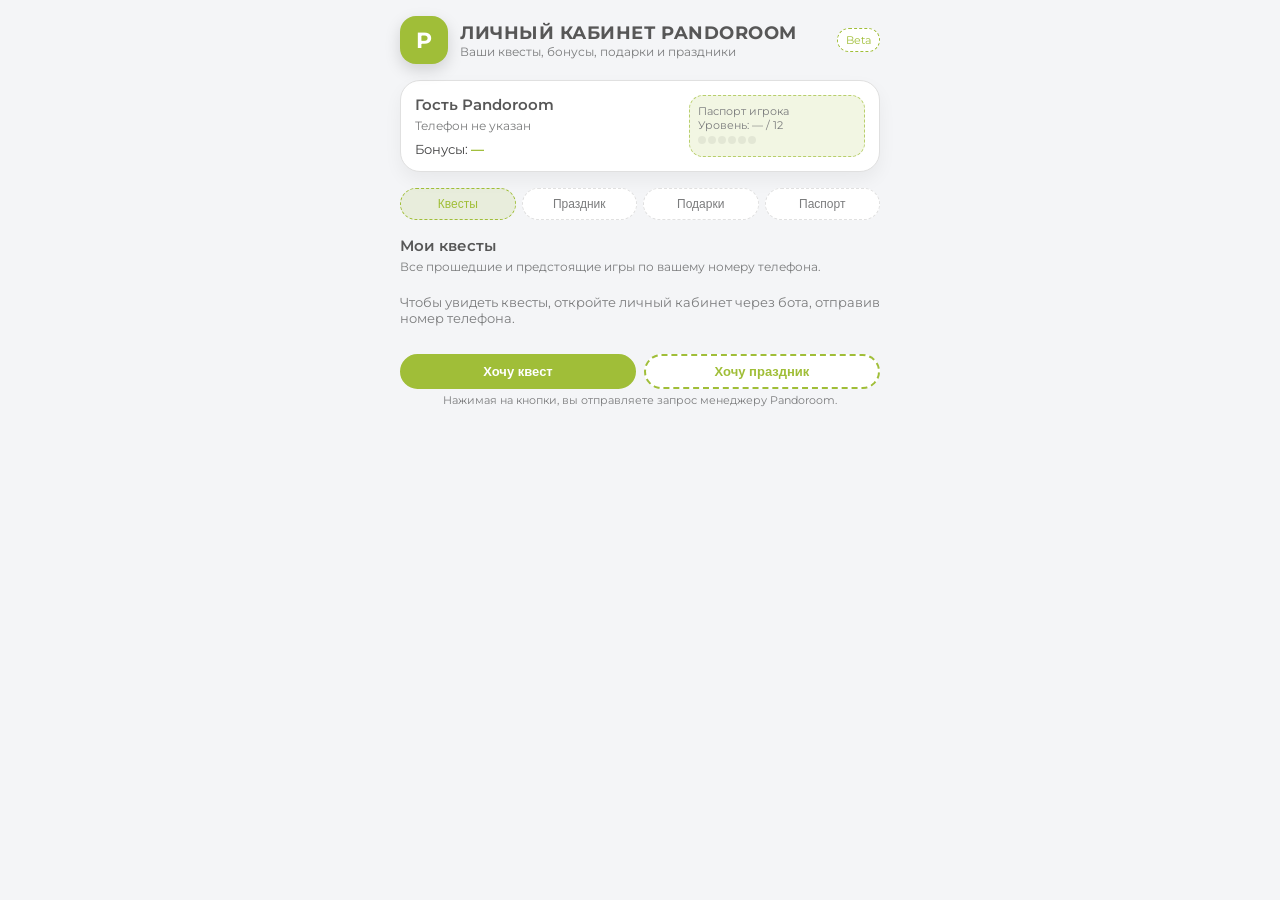
==== index.html @ 8cbfb637 "Initial commit" ====
<!DOCTYPE html>
<html lang="ru">
<head>
  <meta charset="UTF-8">
  <title>Pandoroom — Личный кабинет</title>
  <meta name="viewport" content="width=device-width, initial-scale=1.0">
  <!-- Telegram WebApp JS -->
  <script src="https://telegram.org/js/telegram-web-app.js"></script>
  <style>
    /* Шрифт под фирменный стиль */
    @import url('https://fonts.googleapis.com/css2?family=Montserrat:wght@400;500;600;700&display=swap');

    :root {
      --bg: #f4f5f7;
      --bg-soft: #fbfbfa;
      --bg-card: #ffffff;
      --accent: #a0be38;
      --accent-soft: rgba(160, 190, 56, 0.14);
      --accent-strong: #a0be38;
      --text: #404041;
      --text-soft: #7b7c7d;
      --border: #e0e0e0;
      --danger: #ef4444;
      --success: #22c55e;
    }

    * {
      box-sizing: border-box;
      margin: 0;
      padding: 0;
    }
	
	#booking-master {
  position: relative;
}
/* Сетка для квестов — 2 карточки в ряд */
#bm-quests-list {
  display: grid;
  grid-template-columns: repeat(2, 1fr);
  gap: 8px;
}
/* Стили для табов меню (торты, шоу, еда и т.д.) */
.menu-tabs {
    display: flex;
    flex-wrap: wrap;
    gap: 10px;
    justify-content: flex-start;
    margin-bottom: 15px;
}
/* Контейнер табов */
.menu-tabs {
  display: flex;
  flex-wrap: wrap;      /* если не влезают по ширине — переносятся */
  gap: 8px;
  margin-bottom: 12px;
}

/* Сам таб (кнопка/див) */
.menu-tabs .tab {
  padding: 8px 14px;
  min-width: 90px;
  text-align: center;
  background: #f4f8e6;
  border: 2px dashed #a0be38;
  border-radius: 999px;
  font-size: 13px;
  font-weight: 600;
  color: #555;
  cursor: pointer;
  white-space: nowrap;      /* текст в одну строку */
  overflow: hidden;
  text-overflow: ellipsis;  /* если совсем не влазит — троеточие */
  transition: background 0.15s ease, color 0.15s ease, border-color 0.15s ease;
}

/* Активный таб */
.menu-tabs .tab.active {
  background: #a0be38;
  color: #fff;
  border-color: #88a82f;
}

/* Наведение */
.menu-tabs .tab:hover {
  background: #d8ecaa;
  border-color: #94bb32;
}

/* На очень маленьких экранах — табы покрупнее и шире */
@media (max-width: 480px) {
  .menu-tabs .tab {
    flex: 1 1 calc(50% - 8px);  /* по 2 таба в строке */
    min-width: 0;
    padding: 10px 8px;
    font-size: 12px;
  }
}

.menu-tabs .tab {
    padding: 10px 18px;
    min-width: 110px;
    text-align: center;
    background: #e7f6d5;
    border: 2px dashed #a1c63a;
    border-radius: 30px;
    font-size: 14px;
    font-weight: 600;
    cursor: pointer;
    white-space: nowrap;
    transition: 0.2s;
}
/* Общая сетка для карточек (квесты, меню, что угодно) */
.cards-2col {
  display: flex;
  flex-wrap: wrap;
  gap: 8px;              /* расстояние между карточками */
}

/* 2 карточки в ряд */
.cards-2col > .card {
  box-sizing: border-box;
  width: calc(50% - 4px);  /* половина строки с учётом gap */
}

/* На очень маленьких экранах — по одной карточке */
@media (max-width: 420px) {
  .cards-2col > .card {
    width: 100%;
  }
}

/* Активный таб */
.menu-tabs .tab.active {
    background: #a1c63a;
    color: #fff;
    border-color: #7da42a;
}

/* Hover */
.menu-tabs .tab:hover {
    background: #c7e899;
    border-color: #94bb32;
}

/* Мобильный вид */
@media (max-width: 600px) {
    .menu-tabs .tab {
        min-width: 45%;
        padding: 12px;
        font-size: 15px;
    }
}

.quest-card-image img {
  width: 100%;
  border-radius: 8px;
  object-fit: cover;
}
.menu-card {
  border-radius: 12px;
  box-shadow: 0 2px 6px rgba(0,0,0,0.06);
}

.menu-card-img-wrap {
  background: #f5f5f5;
}

.menu-card-img {
  display: block;
}

.booking-master-close {
  position: absolute;
  top: 8px;
  right: 8px;
  border: none;
  background: transparent;
  font-size: 18px;
  line-height: 1;
  cursor: pointer;
  color: var(--text-soft);
}

.booking-master-close:active {
  transform: scale(0.92);
}

    body {
      font-family: 'Montserrat', system-ui, -apple-system, BlinkMacSystemFont, "Segoe UI", sans-serif;
      background: var(--bg);
      color: var(--text);
      padding: 16px;
    }

    .app {
      max-width: 480px;
      margin: 0 auto;
    }

    .app-header {
      display: flex;
      align-items: center;
      gap: 12px;
      margin-bottom: 16px;
    }
    .bk-highlight {
      box-shadow: 0 0 0 2px var(--accent);
      transition: box-shadow 0.3s ease;
    }

    .avatar {
      width: 48px;
      height: 48px;
      border-radius: 16px;
      background: var(--accent);
      display: flex;
      align-items: center;
      justify-content: center;
      font-weight: 700;
      font-size: 22px;
      color: #ffffff;
      box-shadow: 0 6px 16px rgba(0,0,0,0.15);
    }

    .app-title-block {
      flex: 1;
    }

    .app-title {
      font-size: 18px;
      font-weight: 700;
      text-transform: uppercase;
      letter-spacing: 0.03em;
      color: #575757;
    }

    .app-subtitle {
      font-size: 12px;
      color: var(--text-soft);
    }

    .pill {
      font-size: 11px;
      padding: 4px 8px;
      border-radius: 999px;
      background: #ffffff;
      border: 1px dashed var(--accent);
      color: var(--accent-strong);
      white-space: nowrap;
    }

    .top-widget {
      background: #ffffff;
      border-radius: 20px;
      padding: 14px;
      border: 1px solid var(--border);
      margin-bottom: 16px;
      display: grid;
      grid-template-columns: 1.5fr 1fr;
      gap: 10px;
      box-shadow: 0 8px 18px rgba(0,0,0,0.05);
    }

    .user-info-main {
      display: flex;
      flex-direction: column;
      gap: 4px;
    }

    .user-name {
      font-size: 15px;
      font-weight: 600;
      color: #575757;
    }

    .user-phone {
      font-size: 12px;
      color: var(--text-soft);
    }

    .user-bonus {
      font-size: 13px;
      margin-top: 4px;
    }

    .user-bonus strong {
      color: var(--accent-strong);
    }

    .passport-mini {
      border-radius: 14px;
      padding: 8px;
      background: var(--accent-soft);
      border: 1px dashed rgba(160,190,56,0.7);
      font-size: 11px;
    }

    .passport-steps-mini {
      display: flex;
      gap: 2px;
      margin-top: 4px;
    }

    .passport-dot {
      width: 8px;
      height: 8px;
      border-radius: 999px;
      background: rgba(0,0,0,0.06);
    }

    .passport-dot.active {
      background: var(--accent);
      box-shadow: 0 0 0 3px rgba(160,190,56,0.35);
    }

    .tabs {
      display: flex;
      gap: 6px;
      margin-bottom: 12px;
      overflow-x: auto;
      padding-bottom: 4px;
    }

    .tab-btn {
      flex: 1;
      min-width: 0;
      border-radius: 999px;
      padding: 8px 10px;
      font-size: 12px;
      border: 1px dashed var(--border);
      background: #ffffff;
      color: var(--text-soft);
      white-space: nowrap;
      cursor: pointer;
      font-weight: 500;
    }

    .tab-btn.active {
      border-color: var(--accent);
      background: var(--accent-soft);
      color: var(--accent-strong);
    }

    section {
      display: none;
    }
    section.active {
      display: block;
    }

    .section-title {
      font-size: 15px;
      font-weight: 600;
      margin-bottom: 4px;
      color: #575757;
    }

    .section-subtitle {
      font-size: 12px;
      color: var(--text-soft);
      margin-bottom: 12px;
    }

    .card {
      border-radius: 16px;
      background: var(--bg-card);
      border: 1px solid var(--border);
      padding: 12px;
      margin-bottom: 12px;
      box-shadow: 0 6px 16px rgba(0,0,0,0.03);
    }

    .card-header {
      display: flex;
      justify-content: space-between;
      align-items: center;
      margin-bottom: 6px;
      gap: 8px;
    }

    .card-title {
      font-size: 14px;
      font-weight: 600;
      color: #575757;
    }

    .card-badge {
      font-size: 11px;
      padding: 3px 8px;
      border-radius: 999px;
      background: var(--bg-soft);
      border: 1px solid var(--border);
      color: var(--text-soft);
      white-space: nowrap;
    }

    .card-text {
      font-size: 13px;
      color: var(--text-soft);
      margin-bottom: 6px;
    }

    .card-row {
      display: flex;
      flex-wrap: wrap;
      gap: 8px;
      font-size: 12px;
      color: var(--text-soft);
      margin-bottom: 4px;
    }

    .card-pill {
      padding: 3px 8px;
      border-radius: 999px;
      background: var(--bg-soft);
      border: 1px solid var(--border);
    }

    .card-actions {
      display: flex;
      justify-content: flex-end;
      margin-top: 6px;
      gap: 6px;
      flex-wrap: wrap;
    }
.btn {
  border-radius: 999px;
  padding: 8px 12px;
  font-size: 13px;
  border: 2px solid var(--accent);
  background: #ffffff;
  color: var(--accent-strong);
  cursor: pointer;
  display: inline-flex;
  align-items: center;
  gap: 4px;
  font-weight: 600;
  justify-content: center; /* 👉 центрируем текст в кнопке */
}


    .btn-primary {
      background: var(--accent-strong);
      color: #ffffff;
      border-color: var(--accent-strong);
    }

    .btn-outline {
      border-style: dashed;
    }

    .btn-full {
      width: 100%;
      justify-content: center;
    }

    .btn-danger {
      background: var(--danger);
      color: white;
      border-color: var(--danger);
    }

    .quests-group-title {
      font-size: 13px;
      font-weight: 600;
      margin: 8px 0 4px;
      color: var(--text-soft);
    }

    .quest-card-image {
      border-radius: 12px;
      overflow: hidden;
      margin-bottom: 8px;
      max-height: 160px;
    }

    .quest-card-image img {
      width: 100%;
      display: block;
      object-fit: cover;
    }

    .passport-grid {
      display: grid;
      grid-template-columns: repeat(6, minmax(0, 1fr));
      gap: 6px;
      margin-top: 8px;
    }

    .passport-step {
      border-radius: 12px;
      padding: 6px 4px;
      border: 1px dashed rgba(160,190,56,0.7);
      background: #ffffff;
      text-align: center;
      font-size: 11px;
      color: var(--text-soft);
    }

    .passport-step span {
      display: block;
      font-size: 10px;
      margin-top: 2px;
      opacity: 0.8;
    }

    .passport-step.active {
      border-style: solid;
      border-color: var(--accent);
      background: var(--accent-soft);
      color: var(--accent-strong);
      box-shadow: 0 0 0 1px rgba(160,190,56,0.4);
    }

    .gift-list {
      display: flex;
      flex-direction: column;
      gap: 10px;
    }

    .gift-card {
      display: flex;
      gap: 10px;
    }

    .gift-img {
      width: 64px;
      height: 64px;
      border-radius: 14px;
      overflow: hidden;
      flex-shrink: 0;
      background: #f3f3f3;
      border: 1px solid var(--border);
    }

    .gift-img img {
      width: 100%;
      height: 100%;
      object-fit: cover;
      display: block;
    }

    .gift-body {
      flex: 1;
      display: flex;
      flex-direction: column;
      gap: 3px;
    }

    .gift-title {
      font-size: 13px;
      font-weight: 600;
      color: #575757;
    }

    .gift-desc {
      font-size: 12px;
      color: var(--text-soft);
    }

    .gift-meta {
      font-size: 11px;
      color: var(--accent-strong);
    }

    .empty {
      font-size: 13px;
      color: var(--text-soft);
      padding: 8px 0;
    }

    .footer-actions {
      position: sticky;
      bottom: 0;
      left: 0;
      right: 0;
      padding-top: 12px;
      margin-top: 8px;
      background: linear-gradient(to top, rgba(244,245,247,1), rgba(244,245,247,0.4), transparent);
    }

    .footer-actions-inner {
      display: flex;
      gap: 8px;
    }

    .footer-actions-inner .btn {
      flex: 1;
    }

    .muted {
      font-size: 11px;
      color: var(--text-soft);
      margin-top: 4px;
      text-align: center;
    }

    .badge-danger {
      color: var(--danger);
    }

    .badge-success {
      color: var(--success);
    }

    .small {
      font-size: 11px;
      color: var(--text-soft);
    }

    @media (max-width: 360px) {
      .top-widget {
        grid-template-columns: 1fr;
      }
    }

    /* ==== Модалка бронирования мероприятия в мини-аппе ==== */
    .event-modal {
      position: fixed;
      inset: 0;
      z-index: 1000;
      display: none;
      align-items: flex-end;
      justify-content: center;
    }
    .event-modal.open {
      display: flex;
    }
    .event-modal-backdrop {
      position: absolute;
      inset: 0;
      background: rgba(0,0,0,0.35);
    }
    .event-modal-window {
      position: relative;
      width: 100%;
      max-width: 480px;
      max-height: 100%;
      background: var(--bg);
      border-radius: 24px 24px 0 0;
      padding: 16px;
      box-shadow: 0 -8px 24px rgba(0,0,0,0.22);
      overflow-y: auto;
    }
    .event-modal-header {
      display: flex;
      align-items: center;
      justify-content: space-between;
      gap: 8px;
      margin-bottom: 8px;
    }
    .event-modal-title {
      font-size: 16px;
      font-weight: 600;
      color: #575757;
    }
    .event-modal-close {
      border: none;
      background: transparent;
      font-size: 18px;
      cursor: pointer;
      padding: 4px;
      line-height: 1;
    }
    .event-modal-body {
      display: flex;
      flex-direction: column;
      gap: 10px;
    }
    .event-field-group {
      display: flex;
      flex-direction: column;
      gap: 6px;
      margin-bottom: 6px;
    }
    .event-field-label {
      font-size: 12px;
      color: var(--text-soft);
    }
    .event-input,
    .event-select,
    .event-textarea {
      width: 100%;
      border-radius: 10px;
      border: 1px solid var(--border);
      padding: 7px 9px;
      font-size: 13px;
      font-family: inherit;
      background: #fff;
    }
    .event-textarea {
      min-height: 60px;
      resize: vertical;
    }
    .event-inline {
      display: flex;
      gap: 8px;
    }
    .event-inline > * {
      flex: 1;
    }
    .event-modal-actions {
      display: flex;
      flex-direction: column;
      gap: 6px;
      margin-top: 4px;
    }
    .event-badge-row {
      display: flex;
      flex-wrap: wrap;
      gap: 6px;
      margin-top: 2px;
    }
    .event-toggle-pill {
      border-radius: 999px;
      padding: 5px 10px;
      border: 1px solid var(--border);
      background: #fff;
      font-size: 12px;
      cursor: pointer;
    }
    .event-toggle-pill.active {
      border-color: var(--accent);
      background: var(--accent-soft);
      color: var(--accent-strong);
    }
    #event-status {
      min-height: 14px;
    }
    .booking-input {
      width: 100%;
      margin-top: 3px;
      padding: 6px 8px;
      border-radius: 8px;
      border: 1px solid var(--border);
      font-size: 13px;
    }

    .booking-input.error {
      border-color: var(--danger);
    }

    .booking-step-tab {
      flex: 0 0 auto;
      min-width: auto;
    }

    .bk-card-selectable {
      border: 1px solid var(--border);
      border-radius: 12px;
      padding: 8px;
      margin-bottom: 6px;
      cursor: pointer;
    }

    .bk-card-selectable.active {
      border-color: var(--accent);
      background: var(--accent-soft);
    }

  </style>

</head>
<body>
<div class="app">
  <header class="app-header">
    <div class="avatar" id="avatar-initials">P</div>
    <div class="app-title-block">
      <div class="app-title">Личный кабинет Pandoroom</div>
      <div class="app-subtitle">Ваши квесты, бонусы, подарки и праздники</div>
    </div>
    <div class="pill">Beta</div>
  </header>

  <div class="top-widget">
    <div class="user-info-main">
      <div class="user-name" id="user-name">Гость Pandoroom</div>
      <div class="user-phone" id="user-phone">Телефон не указан</div>
      <div class="user-bonus" id="user-bonus">Бонусы: <strong>—</strong></div>
    </div>
    <div class="passport-mini">
      <div class="small">Паспорт игрока</div>
      <div class="small" id="passport-mini-label">Уровень: — / 12</div>
      <div class="passport-steps-mini" id="passport-mini-steps"></div>
    </div>
  </div>

  <!-- БЛОК СТАТИСТИКИ УБРАН -->

  <div class="tabs">
    <button class="tab-btn active" data-tab="quests">Квесты</button>
    <button class="tab-btn" data-tab="party">Праздник</button>
    <button class="tab-btn" data-tab="gifts">Подарки</button>
    <button class="tab-btn" data-tab="passport">Паспорт</button>
  </div>

  <!-- КВЕСТЫ -->
  <section id="tab-quests" class="active">
    <div class="section-title">Мои квесты</div>
    <div class="section-subtitle">Все прошедшие и предстоящие игры по вашему номеру телефона.</div>
    <div id="quests-container">
      <div class="empty">Загружаем квесты…</div>
    </div>
  </section>

  <!-- ПРАЗДНИК -->
  <section id="tab-party">
    <div class="section-title">Праздник</div>
    <!-- ОБНОВЛЁН ПОДЗАГОЛОВОК -->
    <div class="section-subtitle">
      Здесь отображается ближайший День Рождения или мероприятие в Pandoroom.
      Вы можете посмотреть детали, внести предоплату, скачать меню и получить пригласительный для гостей.
    </div>
    <div id="party-container">
      <div class="empty">Загружаем данные о празднике…</div>
    </div>
  </section>

  <!-- ПОДАРКИ -->
  <section id="tab-gifts">
    <div class="section-title">Мои подарки</div>
    <div class="section-subtitle">Ваши подарки, флаеры и специальные предложения.</div>
    <div id="gifts-container">
      <div class="empty">Загружаем подарки…</div>
    </div>
  </section>

  <!-- ПАСПОРТ -->
  <section id="tab-passport">
    <div class="section-title">Паспорт игрока</div>
    <div class="section-subtitle">Каждый квест приближает к новым подаркам. Следите за прогрессом.</div>
    <div class="card">
      <div class="card-header">
        <div class="card-title">Пройдено квестов: <span id="passport-quests-done">—</span></div>
        <div class="card-badge">Уровень: <span id="passport-level">—</span> / 12</div>
      </div>
      <div class="card-text" id="passport-next-gift">
        Информация о следующем подарке появится после обновления данных.
      </div>
      <div class="passport-grid" id="passport-grid"></div>
    </div>
  </section>

  <div class="footer-actions">
   <div class="footer-actions-inner">
  <button class="btn btn-primary" id="btn-want-quest">Хочу квест</button>
  <button class="btn btn-outline" id="btn-add-event">Хочу праздник</button>
</div>

    <div class="muted">Нажимая на кнопки, вы отправляете запрос менеджеру Pandoroom.</div>
  </div>

  <!-- МОДАЛЬНОЕ ОКНО: БРОНИРОВАНИЕ МЕРОПРИЯТИЯ -->
  <div id="event-modal" class="event-modal">
    <div class="event-modal-backdrop"></div>
    <div class="event-modal-window">
      <div class="event-modal-header">
        <div class="event-modal-title">Онлайн бронирование праздника</div>
        <button type="button" class="event-modal-close">✕</button>
      </div>
      <div class="event-modal-body">
        <div class="section-subtitle">
          Заполните параметры праздника. Заявка уйдёт менеджеру Pandoroom, он свяжется с вами для подтверждения.
        </div>

        <div class="card">
          <!-- БЛОК 1: Именинник и дата -->
          <div class="event-field-group event-inline">
            <div>
              <div class="event-field-label">Имя именинника</div>
              <input id="ev-child-name" type="text" class="event-input" placeholder="Например, Артём">
            </div>
            <div>
              <div class="event-field-label">Возраст</div>
              <input id="ev-child-age" type="number" class="event-input" placeholder="7">
            </div>
          </div>

          <div class="event-field-group event-inline">
            <div>
              <div class="event-field-label">Дата праздника</div>
              <input id="ev-date" type="date" class="event-input">
            </div>
            <div>
              <div class="event-field-label">Время начала</div>
              <input id="ev-time" type="time" class="event-input">
            </div>
          </div>

          <div class="event-field-group event-inline">
            <div>
              <div class="event-field-label">Детей</div>
              <input id="ev-kids" type="number" class="event-input" placeholder="Кол-во детей">
            </div>
            <div>
              <div class="event-field-label">Взрослых</div>
              <input id="ev-adults" type="number" class="event-input" placeholder="Кол-во взрослых">
            </div>
          </div>

          <!-- БЛОК 2: Формат и зал -->
          <div class="event-field-group">
            <div class="event-field-label">Формат праздника</div>
            <div class="event-badge-row" id="ev-format-group">
              <button type="button" class="event-toggle-pill active" data-value="quest_plus_party">Квест + праздник</button>
              <button type="button" class="event-toggle-pill" data-value="only_party">Только праздник (без квеста)</button>
              <button type="button" class="event-toggle-pill" data-value="only_quest">Только квест</button>
            </div>
          </div>

      

          <!-- БЛОК 3: Торт / шоу / украшения -->
          <div class="event-field-group">
            <div class="event-field-label">Торт</div>
            <div class="event-badge-row" id="ev-cake-group">
              <button type="button" class="event-toggle-pill active" data-value="need">Нужен торт от Pandoroom</button>
              <button type="button" class="event-toggle-pill" data-value="own">Будет свой торт</button>
              <button type="button" class="event-toggle-pill" data-value="no">Без торта</button>
            </div>
          </div>

          <div class="event-field-group">
            <div class="event-field-label">Шоу-программа</div>
            <div class="event-badge-row" id="ev-show-group">
              <button type="button" class="event-toggle-pill active" data-value="need">Нужна шоу-программа</button>
              <button type="button" class="event-toggle-pill" data-value="no">Шоу-программа не нужна</button>
            </div>
          </div>

          <div class="event-field-group">
            <div class="event-field-label">Украшение зала</div>
            <div class="event-badge-row" id="ev-decor-group">
              <button type="button" class="event-toggle-pill active" data-value="need">Нужны украшения</button>
              <button type="button" class="event-toggle-pill" data-value="own">Будут свои украшения</button>
              <button type="button" class="event-toggle-pill" data-value="no">Без украшений</button>
            </div>
          </div>

          <!-- БЛОК 4: Комментарий -->
          <div class="event-field-group">
            <div class="event-field-label">Пожелания к празднику</div>
            <textarea id="ev-comment" class="event-textarea" placeholder="Например: тематика праздника, любимые герои, особенности гостей..."></textarea>
          </div>
        </div>

        <div class="event-modal-actions">
          <button type="button" class="btn btn-primary btn-full" id="event-submit">Отправить заявку</button>
          <button type="button" class="btn btn-outline btn-full" id="event-cancel">Отменить</button>
        </div>
        <div class="muted" id="event-status"></div>
      </div>
    </div>
  </div>

 <div id="booking-master" class="card" style="display:none; margin-top: 12px;">
<button type="button" class="booking-master-close" id="booking-master-close">✕</button>
    <div class="section-title">Новый праздник</div>
    <div class="section-subtitle">
      Шаг за шагом выберите дату, стол, квест и меню для праздника и украшения.
    </div>

    <!-- ШАГ 1: базовая информация -->
    <div id="bm-step-1">
      <div style="display:flex; flex-wrap:wrap; gap:8px; margin-bottom:8px;">
        <div style="flex:1 1 48%;">
          <label class="small">Имя именинника</label>
          <input id="bm-name" type="text" class="booking-input" placeholder="Иван" style="width:100%;padding:6px 8px;border-radius:8px;border:1px solid #ddd;font-size:13px;">
        </div>
        <div style="flex:1 1 48%;">
          <label class="small">Возраст</label>
          <input id="bm-age" type="number" min="1" class="booking-input" placeholder="10" style="width:100%;padding:6px 8px;border-radius:8px;border:1px solid #ddd;font-size:13px;">
        </div>
        <div style="flex:1 1 48%;">
          <label class="small">Дата</label>
          <input id="bm-date" type="date" class="booking-input" style="width:100%;padding:6px 8px;border-radius:8px;border:1px solid #ddd;font-size:13px;">
        </div>
        <div style="flex:1 1 48%;">
          <label class="small">Время начала</label>
          <input id="bm-time" type="time" class="booking-input" style="width:100%;padding:6px 8px;border-radius:8px;border:1px solid #ddd;font-size:13px;">
        </div>
        <div style="flex:1 1 48%;">
          <label class="small">Дети</label>
          <input id="bm-kids" type="number" min="0" class="booking-input" placeholder="8" style="width:100%;padding:6px 8px;border-radius:8px;border:1px solid #ddd;font-size:13px;">
        </div>
        <div style="flex:1 1 48%;">
          <label class="small">Взрослые</label>
          <input id="bm-adults" type="number" min="0" class="booking-input" placeholder="4" style="width:100%;padding:6px 8px;border-radius:8px;border:1px solid #ddd;font-size:13px;">
        </div>
      </div>

   

      <button type="button" class="btn btn-primary btn-full" id="bm-next-to-tables">
        Далее: выбрать стол
      </button>
    </div>

    <!-- ШАГ 2: столы -->
    <div id="bm-step-2" style="display:none; margin-top:12px;">
      <div class="section-title">Шаг 2. Выбор стола</div>
      <div class="section-subtitle" id="bm-tables-message">Загружаем доступные столы…</div>
      <div id="bm-tables-list" style="margin-top:8px; display:grid; grid-template-columns:repeat(2,minmax(0,1fr)); gap:8px;"></div>
      <button type="button" class="btn btn-outline btn-full" id="bm-back-to-1" style="margin-top:8px;">Назад</button>
      <button type="button" class="btn btn-primary btn-full" id="bm-next-to-quest" style="margin-top:6px;" >
        Далее: выбрать квест
      </button>
    </div>

    <!-- ШАГ 3: квест -->
    <div id="bm-step-3" class="cards-2col" style="display:none; margin-top:12px;">
      <div class="section-title">Шаг 3. Квест</div>
      <div class="section-subtitle">Выберите свободное время квеста в указанный день.</div>
      <div id="bm-quests-message" class="section-subtitle">Загружаем свободные слоты…</div>
      <div id="bm-quests-list" style="margin-top:8px; display:flex; flex-direction:column; gap:8px;"></div>
      <button type="button" class="btn btn-outline btn-full" id="bm-back-to-2" style="margin-top:8px;">Назад</button>
      <button type="button" class="btn btn-primary btn-full" id="bm-next-to-menu" style="margin-top:6px;" >
        Далее: торт, шоу, украшения
      </button>
    </div>

  <!-- ШАГ 4: меню из iiko -->
<div id="bm-step-4"  class="cards-2col" style="display:none; margin-top:12px;">
  <div class="section-title">Шаг 4. Меню и опции</div>
  <div class="section-subtitle">
    Выберите торт, шоу-программу, украшения и блюда для вашего праздника.
  </div>

 <div class="menu-tabs">
  <div class="tab active" data-type="torts">Торт</div>
  <div class="tab" data-type="show">Шоу</div>
  <div class="tab" data-type="decor">Украшения</div>
  <div class="tab" data-type="salads">Салат</div>
  <div class="tab" data-type="hot">Горячее</div>
  <div class="tab" data-type="garnish">Гарниры</div>
  <div class="tab" data-type="fries">Фри</div>
  <div class="tab" data-type="pizza">Пицца</div>
  <div class="tab" data-type="sweets">Сладкое</div>
  <div class="tab" data-type="drinks">Напитки</div>
</div>


  <div id="bm-menu-lists">
    <div id="bm-menu-torts"   class="bm-menu-pane" style="display:block;"></div>
    <div id="bm-menu-show"    class="bm-menu-pane" style="display:none;"></div>
    <div id="bm-menu-decor"   class="bm-menu-pane" style="display:none;"></div>
    <div id="bm-menu-snacks"  class="bm-menu-pane" style="display:none;"></div>
    <div id="bm-menu-salads"  class="bm-menu-pane" style="display:none;"></div>
    <div id="bm-menu-hot"     class="bm-menu-pane" style="display:none;"></div>
    <div id="bm-menu-garnish" class="bm-menu-pane" style="display:none;"></div>
    <div id="bm-menu-fries"   class="bm-menu-pane" style="display:none;"></div>
    <div id="bm-menu-pizza"   class="bm-menu-pane" style="display:none;"></div>
    <div id="bm-menu-sweets"  class="bm-menu-pane" style="display:none;"></div>
    <div id="bm-menu-drinks"  class="bm-menu-pane" style="display:none;"></div>
  </div>

  <button type="button" class="btn btn-outline btn-full" id="bm-back-to-3" style="margin-top:8px;">Назад</button>
  <button type="button" class="btn btn-primary btn-full" id="bm-finish" style="margin-top:6px;">
    Завершить: отправить заявку
  </button>
</div>


    <!-- Итоговая мини-корзина -->
    <div id="bm-summary" style="margin-top:12px; border-top:1px solid #eee; padding-top:8px;">
      <div class="section-title">Итого</div>
      <div id="bm-summary-list" class="small" style="margin-top:4px;"></div>
      <div class="small" style="margin-top:4px;">
        Сумма: <strong><span id="bm-summary-total">0</span> ₽</strong> (с учётом сервисного сбора будет добавлено на сервере)
      </div>
    </div>
  </div>
</div>

<script>
  // =============== УТИЛИТЫ ===============  
  function qs(selector) { return document.querySelector(selector); }
  function qsa(selector) { return Array.from(document.querySelectorAll(selector)); }

  // Глобальное состояние для дашборда (можно оставить, но видимую карточку мы убрали)
  const overviewState = {
    bonus: null,
    questsDone: null,
    upcoming: null,
    past: null,
    gifts: null,
    level: null,
  };

  function updateOverview(patch) {
    Object.assign(overviewState, patch || {});

    const card = qs('#overview-card');
    const row  = qs('#overview-row');
    if (!card || !row) return;

    row.innerHTML = '';
    let hasAny = false;

    function addPill(text) {
      const div = document.createElement('div');
      div.className = 'card-pill';
      div.textContent = text;
      row.appendChild(div);
      hasAny = true;
    }

    const st = overviewState;

    if (st.bonus !== null)      addPill('Бонусы: ' + st.bonus + ' ₽');
    if (st.questsDone !== null) addPill('Пройдено квестов: ' + st.questsDone);
    if (st.upcoming !== null)   addPill('Предстоящих квестов: ' + st.upcoming);
    if (st.past !== null)       addPill('Прошедших квестов: ' + st.past);
    if (st.gifts !== null)      addPill('Активных подарков: ' + st.gifts);
    if (st.level !== null)      addPill('Уровень паспорта: ' + st.level);

    card.style.display = hasAny ? 'block' : 'none';
  }

  function getQueryParams() {
    const params = new URLSearchParams(window.location.search);
    const obj = {};
    for (const [key, value] of params.entries()) {
      obj[key] = value;
    }
    return obj;
  }
// Парсер даты в формате "03.12.2025 22:00" (дд.мм.гггг чч:мм)
function parseRuDatetime(str) {
  if (!str) return null;
  if (str instanceof Date) return str;

  const raw = String(str).trim();
  if (!raw) return null;

  const [datePart, timePart = ''] = raw.split(' ');
  const dateBits = datePart.split('.');
  if (dateBits.length !== 3) return null;

  const [dayStr, monthStr, yearStr] = dateBits;
  const [hourStr = '0', minuteStr = '0'] = timePart.split(':');

  const day = Number(dayStr);
  const month = Number(monthStr);
  const year = Number(yearStr);
  const hour = Number(hourStr);
  const minute = Number(minuteStr);

  if (!day || !month || !year) return null;

  const d = new Date(year, month - 1, day, hour, minute);
  if (isNaN(d.getTime())) return null;

  return d;
}

// Нормальный сплит квестов по времени, учитывая наш RU-формат
function splitQuestsByTime(quests) {
  const now = Date.now();
  const upcoming = [];
  const past = [];

  quests.forEach(q => {
    let ts = null;
    let dt = null;

    const keys = ['time', 'datetime', 'book_time', 'start'];
    for (const k of keys) {
      if (!q[k]) continue;
      const val = String(q[k]);
      // Сначала пробуем наш формат дд.мм.гггг
      dt = parseRuDatetime(val);
      // Если не получилось — пробуем стандартный парсер на всякий случай
      if (!dt) {
        const tmp = new Date(val);
        if (!isNaN(tmp.getTime())) dt = tmp;
      }
      if (dt) {
        ts = dt.getTime();
        break;
      }
    }

    // если вообще не смогли распарсить — считаем будущим, чтобы не прятать
    if (ts === null) {
      upcoming.push(q);
    } else if (ts >= now) {
      q._ts = ts;
      q._dateObj = dt;
      upcoming.push(q);
    } else {
      q._ts = ts;
      q._dateObj = dt;
      past.push(q);
    }
  });

  upcoming.sort((a, b) => (a._ts || 0) - (b._ts || 0));
  past.sort((a, b) => (b._ts || 0) - (a._ts || 0));

  return { upcoming, past };
}

// Форматирование даты: на вход можно строку ИЛИ Date
function formatDateTime(input) {
  if (!input) return '';

  let d = null;

  if (input instanceof Date) {
    d = input;
  } else {
    // сначала пробуем наш формат
    d = parseRuDatetime(input);
    // если не получилось — fallback к стандартному парсеру
    if (!d) {
      const tmp = new Date(input);
      if (!isNaN(tmp.getTime())) d = tmp;
    }
  }

  if (!d || isNaN(d.getTime())) {
    // если вообще не распарсилось — возвращаем как есть
    return String(input);
  }

  const dd = String(d.getDate()).padStart(2, '0');
  const mm = String(d.getMonth() + 1).padStart(2, '0');
  const yyyy = d.getFullYear();
  const hh = String(d.getHours()).padStart(2, '0');
  const mi = String(d.getMinutes()).padStart(2, '0');

  return `${dd}.${mm}.${yyyy} ${hh}:${mi}`;
}


  // =============== TELEGRAM INIT ===============  
  const tg = window.Telegram ? window.Telegram.WebApp : null;
  if (tg) {
    tg.expand();
  }

  // ====== МОДАЛКА (если захочешь использовать) ======  
  function openEventModal() {
    const modal = qs('#event-modal');
    if (!modal) return;
    modal.classList.add('open');
    const status = qs('#event-status');
    if (status) status.textContent = '';
  }

  function closeEventModal() {
    const modal = qs('#event-modal');
    if (!modal) return;
    modal.classList.remove('open');
  }

  function initEventToggleGroup(groupEl) {
    if (!groupEl) return;
    groupEl.addEventListener('click', (e) => {
      const btn = e.target.closest('.event-toggle-pill');
      if (!btn) return;
      groupEl.querySelectorAll('.event-toggle-pill').forEach(b => b.classList.remove('active'));
      btn.classList.add('active');
    });
  }

  function getActiveToggleValue(groupId, fallback) {
    const group = qs(groupId);
    if (!group) return fallback || null;
    const active = group.querySelector('.event-toggle-pill.active');
    return active ? active.getAttribute('data-value') : (fallback || null);
  }

  // =============== МИНИ-ПАСПОРТ СВЕРХУ ===============  
  function renderMiniPassport(level) {
    const lvl = Number(level) || 0;
    qs('#passport-mini-label').textContent = `Уровень: ${lvl || '—'} / 12`;

    const container = qs('#passport-mini-steps');
    container.innerHTML = '';
    for (let i = 1; i <= 6; i++) {
      const dot = document.createElement('div');
      dot.className = 'passport-dot' + (lvl >= i * 2 ? ' active' : '');
      container.appendChild(dot);
    }
  }

  // =============== ПАСПОРТ В РАЗДЕЛЕ ===============  
  function renderPassport(level, questsDone, nextLevel, nextGiftName) {
    const lvl = Number(level) || 0;
    const done = Number(questsDone) || lvl;

    qs('#passport-level').textContent = lvl || '—';
    qs('#passport-quests-done').textContent = done || '—';

    const nextTextEl = qs('#passport-next-gift');
    if (nextLevel) {
      let txt = `До следующего подарка — уровень ${nextLevel}.`;
      if (nextGiftName) {
        txt += ` Подарок: «${nextGiftName}».`;
      }
      nextTextEl.textContent = txt;
    } else {
      nextTextEl.textContent = 'Вы на максимальном уровне программы или данные ещё обновляются.';
    }

    const grid = qs('#passport-grid');
    grid.innerHTML = '';
    for (let i = 1; i <= 12; i++) {
      const div = document.createElement('div');
      div.className = 'passport-step' + (lvl >= i ? ' active' : '');
      div.innerHTML = `#${i}<span>${i === 3 || i === 6 || i === 9 || i === 12 ? '🎁 подарок' : 'квест'}</span>`;
      grid.appendChild(div);
    }
  }

  // =============== ПОДАРКИ ===============  
  function renderGifts(gifts) {
    const container = qs('#gifts-container');
    container.innerHTML = '';

    if (!gifts || gifts.length === 0) {
      container.innerHTML = '<div class="empty">У вас пока нет активных подарков. Но вы уже на пути к ним! 🎁</div>';
      return;
    }

    const list = document.createElement('div');
    list.className = 'gift-list';

    gifts.forEach(g => {
      const card = document.createElement('div');
      card.className = 'gift-card';

      const imgWrap = document.createElement('div');
      imgWrap.className = 'gift-img';
      if (g.image) {
        const img = document.createElement('img');
        img.src = g.image;
        img.alt = g.title || 'Подарок';
        imgWrap.appendChild(img);
      }

      const body = document.createElement('div');
      body.className = 'gift-body';

      const title = document.createElement('div');
      title.className = 'gift-title';
      title.textContent = g.title || 'Подарок';

      const desc = document.createElement('div');
      desc.className = 'gift-desc';
      desc.textContent = g.description || '';

      const meta = document.createElement('div');
      meta.className = 'gift-meta';
      if (g.expires) {
        meta.textContent = `⏰ Действует до: ${g.expires}`;
      }

      body.appendChild(title);
      if (g.description) body.appendChild(desc);
      if (g.expires) body.appendChild(meta);

      card.appendChild(imgWrap);
      card.appendChild(body);
      list.appendChild(card);
    });

    container.appendChild(list);
  }
function createQuestCard(q, upcoming) {
  // Если лог уже не нужен — можно удалить совсем
  // console.log("QUEST DEBUG:", {
  //   title: q.title,
  //   timeStr: q.time || q.datetime || q.book_time || q.start,
  //   ts: q._ts,
  //   upcoming: upcoming,
  //   foto: q.foto,
  //   image: q.image
  // });

  const card = document.createElement('div');
  card.className = 'card';

  const imgUrl   = q.image || '';
  const fotoLink = (q.foto || '').trim(); // ссылка на готовую галерею (если есть)
  const timeStr  = q.time || q.datetime || q.book_time || q.start || '';
  const title    = q.title || 'Квест';
  const address  = q.address || '';
  const price    = q.price ? q.price + ' ₽' : '';
  const duration = q.duration || '';
  const animator = q.animator || '';

  // возможные id брони/квеста (подставь свои поля, если называются иначе)
  const bookingId = q.booking_id || q.order_id || q.id || null;

  // Картинка квеста (превью)
  if (imgUrl) {
    const imgBlock = document.createElement('div');
    imgBlock.className = 'quest-card-image';
    const img = document.createElement('img');
    img.src = imgUrl;
    img.alt = title;
    imgBlock.appendChild(img);
    card.appendChild(imgBlock);
  }

  // Заголовок
  const header = document.createElement('div');
  header.className = 'card-header';
  const titleEl = document.createElement('div');
  titleEl.className = 'card-title';
  titleEl.textContent = title;
  const badge = document.createElement('div');
  badge.className = 'card-badge';
  badge.textContent = upcoming ? 'Скоро' : 'Уже сыграли';
  header.appendChild(titleEl);
  header.appendChild(badge);
  card.appendChild(header);

  // Дата / адрес
  if (timeStr || address) {
    const row = document.createElement('div');
    row.className = 'card-row';
    if (timeStr) {
      const pill = document.createElement('div');
      pill.className = 'card-pill';
      pill.textContent = '📅 ' + formatDateTime(timeStr);
      row.appendChild(pill);
    }
    if (address) {
      const pill = document.createElement('div');
      pill.className = 'card-pill';
      pill.textContent = '📍 ' + address;
      row.appendChild(pill);
    }
    card.appendChild(row);
  }

  // Цена / длительность / аниматор
  if (price || duration || animator) {
    const row2 = document.createElement('div');
    row2.className = 'card-row';
    if (price) {
      const pill = document.createElement('div');
      pill.className = 'card-pill';
      pill.textContent = '💰 ' + price;
      row2.appendChild(pill);
    }
    if (duration) {
      const pill = document.createElement('div');
      pill.className = 'card-pill';
      pill.textContent = '⏱ ' + duration;
      row2.appendChild(pill);
    }
    if (animator) {
      const pill = document.createElement('div');
      pill.className = 'card-pill';
      pill.textContent = '🧑‍🎤 ' + animator;
      row2.appendChild(pill);
    }
    card.appendChild(row2);
  }

  // ===== БЛОК КНОПОК =====
  const actions = document.createElement('div');
  actions.className = 'card-actions';

  // 1. Если есть готовая ссылка на фото — показываем кнопку "Посмотреть фото"
  if (fotoLink) {
    const btnFoto = document.createElement('button');
    btnFoto.className = 'btn btn-outline';
    btnFoto.type = 'button';
    btnFoto.textContent = '📸 Посмотреть фото';
    btnFoto.addEventListener('click', () => {
      window.open(fotoLink, '_blank');
    });
    actions.appendChild(btnFoto);
  }

  // 2. Если НЕТ ссылки на готовые фото И квест уже прошёл — показываем "Запросить фото"
  if (!fotoLink && !upcoming) {
    const btnRequest = document.createElement('button');
    btnRequest.className = 'btn btn-outline';
    btnRequest.type = 'button';
    btnRequest.textContent = '📩 Запросить фото';

    btnRequest.addEventListener('click', () => {
      const payload = {
        action: 'request_photos',
        timestamp: Date.now(),
        quest_title: title,
        quest_time: timeStr || null,
        quest_address: address || null,
        phone: window.__pandoroomPhone || null,
        booking_id: bookingId,
      };

      // Деактивируем кнопку, чтобы не спамили запросами
      btnRequest.disabled = true;
      btnRequest.textContent = '✅ Запрос отправлен';

      if (window.Telegram && window.Telegram.WebApp && window.Telegram.WebApp.sendData) {
        try {
          window.Telegram.WebApp.sendData(JSON.stringify(payload));
        } catch (e) {
          console.error('sendData error', e);
          // В случае ошибки можно вернуть кнопку в исходное состояние
          btnRequest.disabled = false;
          btnRequest.textContent = '📩 Запросить фото';
          alert('Не удалось отправить запрос. Попробуйте ещё раз.');
        }
      } else {
        console.warn('Telegram WebApp API недоступен, payload:', payload);
        alert('Запрос на фото отправлен менеджеру.');
      }
    });

    actions.appendChild(btnRequest);
  }

  // Добавляем блок с кнопками, только если там что-то есть
  if (actions.childElementCount > 0) {
    card.appendChild(actions);
  }

  return card;
}
// Рендер всех квестов с разделением на предстоящие / прошедшие
function renderQuests(quests) {
  const container = qs('#quests-container');
  container.innerHTML = '';

  if (!Array.isArray(quests) || quests.length === 0) {
    container.innerHTML = '<div class="empty">Квесты по вашему номеру пока не найдены.</div>';
    return;
  }

  const { upcoming, past } = splitQuestsByTime(quests);

  // Если вообще ничего не смогли распарсить
  if (!upcoming.length && !past.length) {
    container.innerHTML = '<div class="empty">Квесты по вашему номеру пока не найдены.</div>';
    return;
  }

  // Предстоящие
  if (upcoming.length) {
    const title = document.createElement('div');
    title.className = 'quests-group-title';
    title.textContent = 'Предстоящие квесты';
    container.appendChild(title);

    upcoming.forEach(q => {
      const card = createQuestCard(q, true);
      container.appendChild(card);
    });
  }

  // Прошедшие
  if (past.length) {
    const title = document.createElement('div');
    title.className = 'quests-group-title';
    title.textContent = 'Прошедшие квесты';
    container.appendChild(title);

    // Можно ограничить, например, 10 последними
    past.slice(0, 10).forEach(q => {
      const card = createQuestCard(q, false);
      container.appendChild(card);
    });
  }
}


  // =============== ПРАЗДНИК ===============  
  function renderPartyFromParams(params) {
    const container = qs('#party-container');

    const date   = params.event_date;
    const from   = params.event_from;
    const to     = params.event_to;
    const hall   = params.event_hall;
    const guests = params.event_guests;
    const name   = params.event_name;
    const age    = params.event_age;

    if (!date && !from && !hall) {
      container.innerHTML = '<div class="empty">У вас пока нет забронированных праздников.</div>';
      return false;
    }

    const card = document.createElement('div');
    card.className = 'card';

    const header = document.createElement('div');
    header.className = 'card-header';
    header.innerHTML = '<div class="card-title">Ближайший праздник</div><div class="card-badge">🎉 День рождения</div>';
    card.appendChild(header);

    const row = document.createElement('div');
    row.className = 'card-row';

    if (date) {
      const pill = document.createElement('div');
      pill.className = 'card-pill';
      pill.textContent = '📅 ' + date;
      row.appendChild(pill);
    }
    if (from || to) {
      const pill = document.createElement('div');
      pill.className = 'card-pill';
      pill.textContent = '⏰ ' + (from || '') + (to ? '–' + to : '');
      row.appendChild(pill);
    }
    if (hall) {
      const pill = document.createElement('div');
      pill.className = 'card-pill';
      pill.textContent = '📍 ' + hall;
      row.appendChild(pill);
    }

    card.appendChild(row);

    if (guests || name || age) {
      const row2 = document.createElement('div');
      row2.className = 'card-row';

      if (guests) {
        const pill = document.createElement('div');
        pill.className = 'card-pill';
        pill.textContent = '👨‍👩‍👧‍👦 Гостей: ' + guests;
        row2.appendChild(pill);
      }
      if (name) {
        const pill = document.createElement('div');
        pill.className = 'card-pill';
        pill.textContent = '🎂 Именинник: ' + name + (age ? ` (${age} лет)` : '');
        row2.appendChild(pill);
      }

      card.appendChild(row2);
    }

    // ДОПОЛНИТЕЛЬНАЯ ИНФОРМАЦИЯ О ПРАЗДНИКЕ
    const info = document.createElement('div');
    info.className = 'card-text';
    info.textContent = 'За несколько дней до праздника менеджер напомнит вам о брони. ' +
      'Уже сейчас вы можете внести предоплату, посмотреть праздничное меню и получить красивый пригласительный для гостей.';
    card.appendChild(info);

    // КНОПКИ: ПРЕДОПЛАТА, МЕНЮ, ПРИГЛАСИТЕЛЬ
    const actions = document.createElement('div');
    actions.className = 'card-actions';

    // Внести предоплату
    const btnPrepay = document.createElement('button');
    btnPrepay.className = 'btn btn-primary';
    btnPrepay.type = 'button';
    btnPrepay.textContent = 'Внести предоплату';
    btnPrepay.addEventListener('click', () => {
      if (tg) {
	  console.log('SENDING SENDDATA', {
  action: 'prepay',
  source: 'party_card',
  event_date: date || null,
  event_from: from || null,
  event_to: to || null,
  event_hall: hall || null,
  phone: window.__pandoroomPhone || null,
  timestamp: Date.now()
});
	  
        tg.sendData(JSON.stringify({
          action: 'prepay',
          source: 'party_card',
          event_date: date || null,
          event_from: from || null,
          event_to: to || null,
          event_hall: hall || null,
          phone: window.__pandoroomPhone || null,
          timestamp: Date.now()
        }));
        tg.showAlert('Мы передали запрос на предоплату менеджеру. Ссылку на оплату вы получите в Telegram ❤️');
      } else {
        alert('Запрос на предоплату отправлен менеджеру.');
      }
    });

    // Скачать меню
    const btnMenu = document.createElement('button');
    btnMenu.className = 'btn btn-outline';
    btnMenu.type = 'button';
    btnMenu.textContent = 'Скачать меню';
    btnMenu.addEventListener('click', () => {
      // ЗДЕСЬ МОЖНО ПОМЕНЯТЬ ССЫЛКУ НА СВОЙ PDF/СТРАНИЦУ МЕНЮ
      window.open('https://pandoroom.org/prazdpand.pdf', '_blank');
    });

    // Пригласительный
    const btnInvite = document.createElement('button');
    btnInvite.className = 'btn btn-outline';
    btnInvite.type = 'button';
    btnInvite.textContent = 'Пригласительный';
    btnInvite.addEventListener('click', () => {
      if (tg) {
        tg.sendData(JSON.stringify({
          action: 'invite_request',
          source: 'party_card',
          event_date: date || null,
          event_from: from || null,
          event_hall: hall || null,
          name: name || null,
          age: age || null,
          phone: window.__pandoroomPhone || null,
          timestamp: Date.now()
        }));
        tg.showAlert('Запрос на пригласительный отправлен. Менеджер подготовит и вышлет его вам 👑');
      } else {
        alert('Запрос на пригласительный отправлен менеджеру.');
      }
    });

    actions.appendChild(btnPrepay);
    actions.appendChild(btnMenu);
    actions.appendChild(btnInvite);
    card.appendChild(actions);

    container.innerHTML = '';
    container.appendChild(card);
    return true;
  }

  // =============== ЗАГРУЗКА ВСЕГО (бонусы/квесты/праздник) ===============  
  async function loadAll(phone, params) {
    window.__pandoroomPhone = phone || '';

    const userName = params.name || '';
	window.__pandoroomUserName = userName;

    if (userName) {
      qs('#user-name').textContent = userName;
      qs('#avatar-initials').textContent = userName.trim()[0]?.toUpperCase() || 'P';
    } else {
      qs('#avatar-initials').textContent = 'P';
    }

    if (phone) {
      qs('#user-phone').textContent = '+' + phone;
    } else {
      qs('#user-phone').textContent = 'Телефон не указан';
    }

    // 1) Паспорт + подарки + бонусы
    if (phone) {
      try {
        const res = await fetch('https://pandoroom.tech/telegramm/gifts_proxy.php?phone=' + encodeURIComponent(phone));
        const data = await res.json();

        const bonus = data.bonus ?? null;
        const level = data.passport_level ?? 0;
        const questsDone = data.quests_done ?? level;
        const nextLevel = data.next_level_quests ?? null;
        const nextGiftName = data.next_gift_name ?? null;
        const gifts = data.gifts ?? [];

        if (bonus !== null) {
          qs('#user-bonus').innerHTML = 'Бонусы: <strong>' + bonus + ' ₽</strong>';
        } else {
          qs('#user-bonus').innerHTML = 'Бонусы: <strong>—</strong>';
        }

        renderMiniPassport(level);
        renderPassport(level, questsDone, nextLevel, nextGiftName);
        renderGifts(gifts);
        updateOverview({
          bonus: bonus,
          questsDone: questsDone,
          gifts: gifts.length,
          level: level,
        });

      } catch (e) {
        qs('#user-bonus').innerHTML = 'Бонусы: <strong>—</strong>';
        renderMiniPassport(0);
        qs('#gifts-container').innerHTML = '<div class="empty">Не удалось загрузить подарки.</div>';
      }
    } else {
      renderMiniPassport(0);
      qs('#gifts-container').innerHTML = 'Чтобы увидеть подарки, откройте личный кабинет через бота, отправив номер телефона.';
    }

    // 2) Квесты
    if (phone) {
      try {
        const res = await fetch('https://pandoroom.tech/telegramm/quests_proxy.php?phone=' + encodeURIComponent(phone));
        const data = await res.json();
        if (Array.isArray(data)) {
          renderQuests(data);

          const parts = splitQuestsByTime(data);
          updateOverview({
            upcoming: parts.upcoming.length,
            past: parts.past.length,
          });
        } else if (data && data.error) {
          qs('#quests-container').innerHTML = '<div class="empty">Ошибка: ' + data.error + '</div>';
        } else {
          qs('#quests-container').innerHTML = '<div class="empty">Квесты по вашему номеру пока не найдены.</div>';
        }
      } catch (e) {
        qs('#quests-container').innerHTML = '<div class="empty">Не удалось загрузить квесты.</div>';
      }
    } else {
      qs('#quests-container').innerHTML = '<div class="empty">Чтобы увидеть квесты, откройте личный кабинет через бота, отправив номер телефона.</div>';
    }

    // 3) Праздник
    try {
      const renderedFromParams = renderPartyFromParams(params);

      if (!renderedFromParams && phone) {
        const res = await fetch('https://pandoroom.tech/telegramm/party_proxy.php?phone=' + encodeURIComponent(phone));
        const data = await res.json();

        if (!data || !data.datas) {
          qs('#party-container').innerHTML = '<div class="empty">Праздников по вашему номеру пока не найдено.</div>';
        } else {
          renderPartyFromParams({
            event_date: data.datas,
            event_from: data.start,
            event_to:   data.stop,
            event_hall: ((data.zal || '') + ' ' + (data.stol || '')).trim(),
            event_guests: data.kol,
            event_name: data.imen,
            event_age: data.vozr
          });
        }
      }
    } catch (e) {
      qs('#party-container').innerHTML = '<div class="empty">Не удалось загрузить данные о празднике.</div>';
    }
  }

  // =============== ВКЛАДКИ ===============  
  function initTabs() {
    const tabs = qsa('.tab-btn');
    tabs.forEach(btn => {
      btn.addEventListener('click', () => {
        const target = btn.getAttribute('data-tab');
        tabs.forEach(b => b.classList.toggle('active', b === btn));
        qsa('section').forEach(sec => {
          sec.classList.toggle('active', sec.id === 'tab-' + target);
        });


      });
    });
  }

  // ======== ОТКРЫТЬ МАСТЕР БРОНИРОВАНИЯ ========  
function openBookingWizard() {
  const btnParty = document.querySelector('.tab-btn[data-tab="party"]');
  if (btnParty) {
    btnParty.click();
  }

  const master = document.getElementById('booking-master');
  if (master) {
    master.style.display = 'block'; // 👉 показать мастер
    master.scrollIntoView({ behavior: 'smooth', block: 'start' });
    master.classList.add('bk-highlight');
    setTimeout(() => {
      master.classList.remove('bk-highlight');
    }, 1200);
  }


}


  // =============== КНОПКИ ДЕЙСТВИЙ + МОДАЛКА ===============  
  function initActions() {
    const btnQuest = qs('#btn-want-quest');
    const btnEvent = qs('#btn-add-event');

if (btnQuest) {
  btnQuest.addEventListener('click', () => {
    const phoneRaw = window.__pandoroomPhone || '';
    const phone = phoneRaw.replace(/\D/g, '');
    const name  = window.__pandoroomUserName || '';

    if (tg) {
      tg.sendData(JSON.stringify({
        action: 'want_quest',
        source: 'lk_button',
        phone: phone || null,
        name: name || null,
        timestamp: Date.now()
      }));
    }

    alert('Запрос на квест отправлен менеджеру!');
  });
}


    if (btnEvent) {
      btnEvent.addEventListener('click', () => {
        // Открываем мастер бронирования
        openBookingWizard();

    
      });
    }

    // Модалка (если вдруг решишь ею пользоваться)
    const modalClose  = qs('#event-modal .event-modal-close');
    const modalCancel = qs('#event-cancel');
    const modalBackdrop = qs('#event-modal .event-modal-backdrop');

    [modalClose, modalCancel, modalBackdrop].forEach(el => {
      if (el) {
        el.addEventListener('click', () => {
          closeEventModal();
        });
      }
    });

    initEventToggleGroup(qs('#ev-format-group'));
    initEventToggleGroup(qs('#ev-hall-group'));
    initEventToggleGroup(qs('#ev-cake-group'));
    initEventToggleGroup(qs('#ev-show-group'));
    initEventToggleGroup(qs('#ev-decor-group'));

    const submitBtn = qs('#event-submit');
    if (submitBtn) {
      submitBtn.addEventListener('click', () => {
        const childName = qs('#ev-child-name')?.value.trim() || '';
        const childAge  = qs('#ev-child-age')?.value.trim() || '';
        const date      = qs('#ev-date')?.value || '';
        const time      = qs('#ev-time')?.value || '';
        const kids      = qs('#ev-kids')?.value.trim() || '';
        const adults    = qs('#ev-adults')?.value.trim() || '';
        const comment   = qs('#ev-comment')?.value.trim() || '';

        const format    = getActiveToggleValue('#ev-format-group', 'quest_plus_party');
        const hall      = getActiveToggleValue('#ev-hall-group', 'kids');
        const cake      = getActiveToggleValue('#ev-cake-group', 'need');
        const show      = getActiveToggleValue('#ev-show-group', 'need');
        const decor     = getActiveToggleValue('#ev-decor-group', 'need');

        const statusEl  = qs('#event-status');

        if (!date || !time || !kids) {
          if (statusEl) {
            statusEl.textContent = 'Пожалуйста, заполните дату, время и количество детей.';
          }
          return;
        }

        const payload = {
          phone: window.__pandoroomPhone || null,
          child_name: childName,
          child_age: childAge,
          event_date: date,
          event_time: time,
          kids: kids,
          adults: adults,
          format: format,
          hall: hall,
          cake: cake,
          show: show,
          decor: decor,
          comment: comment,
        };

        if (tg) {
          tg.sendData(JSON.stringify({
            action: 'create_event_booking',
            timestamp: Date.now(),
            data: payload
          }));
        }

        if (statusEl) {
          statusEl.textContent = 'Заявка отправлена! Менеджер свяжется с вами.';
        }

        setTimeout(() => {
          closeEventModal();
        }, 1200);
      });
    }
  }

  // ==================== BOOKING MASTER ====================  
  const API_BOT_URL = 'https://pandoroom.tech/telegramm/bot.php';

  const bookingState = {
  name: '',
  age: null,
  date: '',
  time: '',
  kids: 0,
  adults: 0,
  hall: null,
  table: null,
  quests: [],     
  menuItems: []
};


  function bookingRecalcTotal() {
  let sum = 0;

  if (Array.isArray(bookingState.quests)) {
    bookingState.quests.forEach(q => {
      if (q.price) {
        sum += Number(q.price) || 0;
      }
    });
  }

  bookingState.menuItems.forEach(item => {
    sum += (Number(item.price) || 0) * (Number(item.qty) || 0);
  });

  const totalEl = qs('#bm-summary-total');
  if (totalEl) totalEl.textContent = sum;
}


  function bookingRenderSummary() {
    const el = qs('#bm-summary-list');
    if (!el) return;

    const parts = [];

    if (bookingState.date || bookingState.time) {
      parts.push(`📅 ${bookingState.date || ''} ${bookingState.time || ''}`.trim());
    }
    if (bookingState.name || bookingState.age) {
      parts.push(`🎂 ${bookingState.name || 'Именинник'}${bookingState.age ? ' ('+bookingState.age+' лет)' : ''}`);
    }
    const guests = (Number(bookingState.kids)||0) + (Number(bookingState.adults)||0);
    if (guests) {
      parts.push(`👨‍👩‍👧‍👦 Гостей: ${guests} (дети: ${bookingState.kids || 0}, взрослые: ${bookingState.adults || 0})`);
    }
    if (bookingState.table) {
  let hallTitle = '';
  if (bookingState.table.zal === 1) hallTitle = 'Kids';
  else if (bookingState.table.zal === 2) hallTitle = 'Lounge';
  else if (bookingState.table.zal === 3) hallTitle = 'Cafe';

  if (hallTitle) {
    parts.push(`📍 Зал: ${hallTitle}`);
  }

  parts.push(`🪑 Стол: ${bookingState.table.label || bookingState.table.name || bookingState.table.id}`);
}

   
  if (bookingState.quests && bookingState.quests.length) {
  const questLines = bookingState.quests.map(q =>
    `${q.title || 'Квест'} в ${q.time || ''}`
  );
  parts.push('🧩 Квесты:<br>' + questLines.join('<br>'));
}


   const menuTexts = bookingState.menuItems
  .filter(i => i.qty > 0)
  .map(i => {
    let emoji = '🎈';
    if (i.type === 'tort')      emoji = '🍰';
    else if (i.type === 'show') emoji = '🎭';
    else if (i.type === 'drink') emoji = '🥤';
    else if (i.type === 'food')  emoji = '🍽️';
    return `${emoji} ${i.name} × ${i.qty}`;
  });


    if (menuTexts.length) parts.push(menuTexts.join(' • '));

    el.innerHTML = parts.length ? parts.join('<br>') : '<span class="small">Вы ещё ничего не выбрали.</span>';

    bookingRecalcTotal();
  }

  function bookingShowStep(step) {
    ['bm-step-1','bm-step-2','bm-step-3','bm-step-4'].forEach((id, index) => {
      const el = qs('#'+id);
      if (!el) return;
      el.style.display = (index === (step-1)) ? 'block' : 'none';
    });
  }

function bookingInitStep1() {
  const nextBtn = qs('#bm-next-to-tables');
  if (!nextBtn) return;

  nextBtn.addEventListener('click', async () => {
    bookingState.name   = qs('#bm-name').value.trim();
    bookingState.age    = qs('#bm-age').value.trim();
    bookingState.date   = qs('#bm-date').value;
    bookingState.time   = qs('#bm-time').value;
    bookingState.kids   = Number(qs('#bm-kids').value || 0);
    bookingState.adults = Number(qs('#bm-adults').value || 0);

    let ok = true;
    ['bm-date','bm-time','bm-age','bm-kids','bm-adults'].forEach(id => {
      const input = qs('#'+id);
      if (!input) return;
      input.style.borderColor = '#ddd';
    });

    function markError(id) {
      const input = qs('#'+id);
      if (input) input.style.borderColor = 'red';
      ok = false;
    }

    if (!bookingState.date) markError('bm-date');
    if (!bookingState.time) markError('bm-time');
    if (!bookingState.age)  markError('bm-age');
    if (!bookingState.kids && !bookingState.adults) {
      markError('bm-kids');
      markError('bm-adults');
    }

    if (!ok) {
      alert('Заполните дату, время, возраст и количество гостей.');
      return;
    }

    bookingRenderSummary();
    bookingShowStep(2);
    await bookingLoadTables();
  });
}


  async function bookingLoadTables() {
  const msgEl = qs('#bm-tables-message');
  const listEl = qs('#bm-tables-list');
  const btnNext = qs('#bm-next-to-quest');
  if (!msgEl || !listEl || !btnNext) return;

  msgEl.textContent = 'Загружаем доступные столы…';
  listEl.innerHTML = '';
  //btnNext.disabled = true;
  bookingState.table = null;

  const guests = (bookingState.kids || 0) + (bookingState.adults || 0);

  try {
    const url = `${API_BOT_URL}?action=stols`
      + `&date=${encodeURIComponent(bookingState.date)}`
      + `&time=${encodeURIComponent(bookingState.time)}`
      + `&people=${encodeURIComponent(guests)}`
      + `&age=${encodeURIComponent(bookingState.age || '')}`;

    const res = await fetch(url);
    if (!res.ok) throw new Error('HTTP ' + res.status);

    const data = await res.json();
    const rawStols     = data.stols      || [];
    const nextTime     = data.next_time  || null;
    const rawNextStols = data.next_stols || [];

    // возраст именинника
    const ageNum = Number(bookingState.age) || 0;
    const isOlder = ageNum >= 9;

    // если 9+ → только Lounge и Cafe (zal = 2 или 3)
    // если <9 → все
    const stols = rawStols.filter(s => {
      if (!isOlder) return true;
      return s.zal === 2 || s.zal === 3;
    });

    const nextStols = rawNextStols.filter(s => {
      if (!isOlder) return true;
      return s.zal === 2 || s.zal === 3;
    });

 function renderStols(arr, labelPrefix) {
  console.log('STOLS RAW ARRAY:', arr); // 👈 разовый лог всего массива

  arr.forEach(s => {
    console.log('STOL ITEM:', s); // 👈 видно конкретно, что приходит в s.zal

    const div = document.createElement('div');
    div.className = 'card';
    div.style.padding = '8px';

    const title = document.createElement('div');
    title.className = 'card-title';

    // аккуратный маппинг зала
    let hallName;
    const zalVal = typeof s.zal === 'string' ? s.zal.trim().toLowerCase() : s.zal;

    if (zalVal === 1 || zalVal === '1') {
      hallName = 'Kids';
    } else if (zalVal === 2 || zalVal === '2') {
      hallName = 'Lounge';
    } else if (zalVal === 3 || zalVal === '3') {
      hallName = 'Cafe';
    } else {
      // если приходит что-то другое — покажем как есть, чтобы заметить
      hallName = String(s.zal ?? '???');
    }

    const label = `${labelPrefix} Зал ${hallName}, стол ${s.stol}`;
    title.textContent = label;

    const meta = document.createElement('div');
    meta.className = 'small';
    meta.style.margin = '4px 0';
    meta.textContent = s.atrib ? s.atrib.replace(/<[^>]+>/g, '') : '';

    const btn = document.createElement('button');
    btn.type = 'button';
    btn.className = 'btn btn-outline btn-full';
    btn.textContent = 'Выбрать';
    btn.addEventListener('click', () => {
      bookingState.table = {
        id: s.id,
        zal: s.zal,
        stol: s.stol,
        vm: s.vm,
        label
      };
      Array.from(listEl.children).forEach(child => {
        const b = child.querySelector('button');
        if (b) {
          b.textContent = 'Выбрать';
          b.classList.remove('btn-primary');
          b.classList.add('btn-outline');
        }
      });
      btn.textContent = 'Выбрано';
      btn.classList.remove('btn-outline');
      btn.classList.add('btn-primary');
      btnNext.disabled = false;
      bookingRenderSummary();
    });

    div.appendChild(title);
    if (s.atrib) div.appendChild(meta);
    div.appendChild(btn);
    listEl.appendChild(div);
  });
}


    listEl.innerHTML = '';

    if (stols.length) {
      msgEl.textContent = data.message || 'Выберите стол:';
      renderStols(stols, '');
    } else if (nextStols.length && nextTime) {
      msgEl.textContent = (data.message || 'На это время столов нет.') + ` Ближайшее свободное время: ${nextTime}`;
      renderStols(nextStols, `(${nextTime})`);
    } else {
      msgEl.textContent = data.message || 'Свободных столов не найдено. Попробуйте выбрать другую дату/время.';
    }

  } catch (e) {
    console.error(e);
    msgEl.textContent = 'Ошибка загрузки столов. Попробуйте позже.';
  }
}


  async function bookingLoadQuestSlots() {
  const msgEl = qs('#bm-quests-message');
  const listEl = qs('#bm-quests-list');
  const btnNext = qs('#bm-next-to-menu');
  if (!msgEl || !listEl || !btnNext) return;

  msgEl.textContent = 'Загружаем свободные слоты…';
  listEl.innerHTML = '';

  // ⭐ сбрасываем выбор квестов
  bookingState.quests = [];
  //btnNext.disabled = true;

  const guests = (bookingState.kids || 0) + (bookingState.adults || 0);

  try {
    const url = `${API_BOT_URL}?action=quest_slots`
      + `&date=${encodeURIComponent(bookingState.date)}`
      + `&time=${encodeURIComponent(bookingState.time || '')}`
      + `&age=${encodeURIComponent(bookingState.age || '')}`
      + `&people=${encodeURIComponent(guests)}`;

    const res = await fetch(url);
    if (!res.ok) throw new Error('HTTP '+res.status);
    const slots = await res.json();

    if (!Array.isArray(slots) || !slots.length) {
      msgEl.textContent = 'Свободных квестов на выбранное время не найдено.';
      return;
    }

    msgEl.textContent = 'Выберите один или несколько квестов:';

    slots.forEach(s => {
      const div = document.createElement('div');
      div.className = 'card';
      div.style.padding = '8px';

      // 🖼 картинка квеста, если есть
      if (s.image) {
        const imgWrap = document.createElement('div');
        imgWrap.className = 'quest-card-image';
        const img = document.createElement('img');
        img.src = s.image;
        img.alt = s.title || 'Квест';
        imgWrap.appendChild(img);
        div.appendChild(imgWrap);
      }

      const title = document.createElement('div');
      title.className = 'card-title';
      title.textContent = s.title || 'Квест';

      const row = document.createElement('div');
      row.className = 'card-row';

      if (s.time) {
        const p = document.createElement('div');
        p.className = 'card-pill';
        p.textContent = '🕒 ' + s.time;
        row.appendChild(p);
      }
      if (s.price) {
        const p = document.createElement('div');
        p.className = 'card-pill';
        p.textContent = '💰 ' + s.price + ' ₽';
        row.appendChild(p);
      }
      if (s.duration) {
        const p = document.createElement('div');
        p.className = 'card-pill';
        p.textContent = '⏱ ' + s.duration;
        row.appendChild(p);
      }
      if (s.address) {
        const p = document.createElement('div');
        p.className = 'card-pill';
        p.textContent = '📍 ' + s.address;
        row.appendChild(p);
      }
      if (s.age_limit) {
        const p = document.createElement('div');
        p.className = 'card-pill';
        p.textContent = '👶 ' + s.age_limit;
        row.appendChild(p);
      }

      const btn = document.createElement('button');
      btn.type = 'button';
      btn.className = 'btn btn-outline btn-full';
      btn.textContent = 'Выбрать';

      // 🔁 идентификатор слота (квест + время)
      const slotKey = s.id + '_' + (s.time || '');

      function isSelected() {
        return bookingState.quests.some(q => (q._key === slotKey));
      }

      function toggleSlot() {
        const idx = bookingState.quests.findIndex(q => q._key === slotKey);
        if (idx === -1) {
          // добавить
          bookingState.quests.push({
            _key: slotKey,           // внутренняя штука для уникальности
            id: s.id,
            time: s.time,
            title: s.title,
            price: s.price,
            duration: s.duration
          });
        } else {
          // убрать
          bookingState.quests.splice(idx, 1);
        }

        // UI кнопки
        if (isSelected()) {
          btn.textContent = 'Выбрано';
          btn.classList.remove('btn-outline');
          btn.classList.add('btn-primary');
        } else {
          btn.textContent = 'Выбрать';
          btn.classList.remove('btn-primary');
          btn.classList.add('btn-outline');
        }

        // Вперёд можно только если есть хотя бы один квест
        btnNext.disabled = bookingState.quests.length === 0;

        bookingRenderSummary();
      }

      btn.addEventListener('click', toggleSlot);

      div.appendChild(title);
      div.appendChild(row);
      div.appendChild(btn);
      listEl.appendChild(div);
    });

  } catch (e) {
    console.error(e);
    msgEl.textContent = 'Ошибка загрузки слотов квестов.';
  }
}


let menuData = {
  torts:   [],
  show:    [],
  decor:   [],
  snacks:  [],
  salads:  [],
  hot:     [],
  garnish: [],
  fries:   [],
  pizza:   [],
  sweets:  [],
  drinks:  []
};


 async function bookingLoadMenu() {
  try {
    const res = await fetch(`${API_BOT_URL}?action=menu`);
    if (!res.ok) throw new Error('HTTP ' + res.status);
    const data = await res.json();

    menuData.torts   = data.torts   || [];
    menuData.show    = data.show    || [];
    menuData.decor   = data.decor   || [];
    menuData.snacks  = data.snacks  || [];
    menuData.salads  = data.salads  || [];
    menuData.hot     = data.hot     || [];
    menuData.garnish = data.garnish || [];
    menuData.fries   = data.fries   || [];
    menuData.pizza   = data.pizza   || [];
    menuData.sweets  = data.sweets  || [];
    menuData.drinks  = data.drinks  || [];

    // Первый рендер
    bookingRenderMenuCategory('torts');
    bookingRenderMenuCategory('show');
    bookingRenderMenuCategory('decor');
    bookingRenderMenuCategory('snacks');
    bookingRenderMenuCategory('salads');
    bookingRenderMenuCategory('hot');
    bookingRenderMenuCategory('garnish');
    bookingRenderMenuCategory('fries');
    bookingRenderMenuCategory('pizza');
    bookingRenderMenuCategory('sweets');
    bookingRenderMenuCategory('drinks');

  } catch (e) {
    console.error(e);
    qs('#bm-menu-torts').innerHTML = '<div class="small">Не удалось загрузить меню.</div>';
    qs('#bm-menu-show').innerHTML  = '';
    qs('#bm-menu-decor').innerHTML = '';
  }
}

function bookingRenderMenuCategory(type) {
  const containerId = '#bm-menu-' + type;
  const container = qs(containerId);
  if (!container) return;

  const items = menuData[type] || [];
  container.innerHTML = '';

  if (!items.length) {
    container.innerHTML = '<div class="small">Нет позиций.</div>';
    return;
  }

  items.forEach(item => {
    const card = document.createElement('div');
    card.className = 'card menu-card';
    card.style.marginBottom = '8px';
    card.style.padding = '8px';

    // КАРТИНКА
    if (item.image) {
      const imgWrap = document.createElement('div');
      imgWrap.className = 'menu-card-img-wrap';
      imgWrap.style.marginBottom = '6px';
      imgWrap.style.overflow = 'hidden';
      imgWrap.style.borderRadius = '10px';

      const img = document.createElement('img');
      img.className = 'menu-card-img';
      img.src = item.image;
      img.alt = item.name || '';
      img.style.display = 'block';
      img.style.width = '100%';
      img.style.height = '140px';
      img.style.objectFit = 'cover';

      imgWrap.appendChild(img);
      card.appendChild(imgWrap);
    }

    const title = document.createElement('div');
    title.className = 'card-title';
    title.textContent = item.name || 'Позиция';

    const meta = document.createElement('div');
    meta.className = 'card-row';

    // Цена
    if (item.price) {
      const p = document.createElement('div');
      p.className = 'card-pill';

      if (type === 'torts' || type === 'decor') {
        p.textContent = `от ${item.price} ₽`;
      } else {
        p.textContent = `${item.price} ₽`;
      }
      meta.appendChild(p);
    }

    // Вес, если есть
    if (item.weight) {
      const p = document.createElement('div');
      p.className = 'card-pill';
      p.textContent = item.weight + ' г';
      meta.appendChild(p);
    }

    card.appendChild(title);
    if (meta.children.length) card.appendChild(meta);

    const controls = document.createElement('div');
    controls.style.display = 'flex';
    controls.style.alignItems = 'center';
    controls.style.justifyContent = 'space-between';
    controls.style.marginTop = '6px';

    const label = document.createElement('div');
    label.className = 'small';
    label.textContent = 'Кол-во:';

    const minus = document.createElement('button');
    minus.type = 'button';
    minus.textContent = '−';
    minus.style.width = '28px';
    minus.style.height = '28px';
    minus.style.borderRadius = '999px';
    minus.style.border = '1px solid #ccc';
    minus.style.background = '#fff';

    const qtyInput = document.createElement('input');
    qtyInput.type = 'number';
    qtyInput.value = '0';
    qtyInput.min = '0';
    qtyInput.style.width = '40px';
    qtyInput.style.textAlign = 'center';
    qtyInput.style.borderRadius = '6px';
    qtyInput.style.border = '1px solid #ddd';
    qtyInput.style.fontSize = '13px';

    const plus = document.createElement('button');
    plus.type = 'button';
    plus.textContent = '+';
    plus.style.width = '28px';
    plus.style.height = '28px';
    plus.style.borderRadius = '999px';
    plus.style.border = '1px solid #ccc';
    plus.style.background = '#fff';

    function updateQty(newQty) {
      newQty = Math.max(0, Number(newQty) || 0);
      qtyInput.value = String(newQty);

      let typeKey;
      if (type === 'torts') typeKey = 'tort';
      else if (type === 'show') typeKey = 'show';
      else if (type === 'decor') typeKey = 'decor';
      else if (['snacks','salads','hot','garnish','fries','pizza','sweets'].includes(type)) typeKey = 'food';
      else if (type === 'drinks') typeKey = 'drink';
      else typeKey = 'other';

      const idx = bookingState.menuItems.findIndex(
        m => m.id === item.id && m.type === typeKey
      );

      if (newQty === 0) {
        if (idx !== -1) bookingState.menuItems.splice(idx, 1);
      } else {
        if (idx === -1) {
          bookingState.menuItems.push({
            type: typeKey,
            id: item.id,
            name: item.name,
            price: item.price,
            qty: newQty
          });
        } else {
          bookingState.menuItems[idx].qty = newQty;
        }
      }
      bookingRenderSummary();
    }

    minus.addEventListener('click', () => {
      updateQty(Number(qtyInput.value || 0) - 1);
    });
    plus.addEventListener('click', () => {
      updateQty(Number(qtyInput.value || 0) + 1);
    });
    qtyInput.addEventListener('change', () => {
      updateQty(Number(qtyInput.value || 0));
    });

    controls.appendChild(label);
    controls.appendChild(minus);
    controls.appendChild(qtyInput);
    controls.appendChild(plus);

    card.appendChild(controls);
    container.appendChild(card);
  });
}



 function bookingInitMenuTabs() {
  const tabs = qsa('#bm-menu-tabs .tab-btn');
  tabs.forEach(btn => {
    btn.addEventListener('click', () => {
      const tab = btn.dataset.menuTab;

      tabs.forEach(b => b.classList.toggle('active', b === btn));

      const keys = [
        'torts','show','decor',
        'snacks','salads','hot',
        'garnish','fries','pizza',
        'sweets','drinks'
      ];

      keys.forEach(t => {
        const pane = qs('#bm-menu-' + t);
        if (!pane) return;
        pane.style.display = (t === tab) ? 'block' : 'none';
      });
    });
  });
}
// === ПЕРЕКЛЮЧЕНИЕ ТАБОВ МЕНЮ ===
document.addEventListener('DOMContentLoaded', function () {
  const tabs  = document.querySelectorAll('.menu-tabs .tab');
  const panes = document.querySelectorAll('#bm-menu-lists .bm-menu-pane');

  if (!tabs.length) return;

  tabs.forEach(tab => {
    tab.addEventListener('click', () => {
      const type = tab.dataset.type;

      // Активный таб
      tabs.forEach(t => t.classList.remove('active'));
      tab.classList.add('active');

      // Скрываем все панели
      panes.forEach(p => p.style.display = 'none');

      // Показываем нужную
      const pane = document.getElementById('bm-menu-' + type);
      if (pane) {
        pane.style.display = 'block';
      }
    });
  });
});


  function bookingInitStepsCommon() {
    const back1 = qs('#bm-back-to-1');
    if (back1) back1.addEventListener('click', () => bookingShowStep(1));

    const back2 = qs('#bm-back-to-2');
    if (back2) back2.addEventListener('click', () => bookingShowStep(2));

    const back3 = qs('#bm-back-to-3');
    if (back3) back3.addEventListener('click', () => bookingShowStep(3));

    const nextToQuest = qs('#bm-next-to-quest');
    if (nextToQuest) {
      nextToQuest.addEventListener('click', async () => {
        bookingShowStep(3);
        await bookingLoadQuestSlots();
      });
    }

    const nextToMenu = qs('#bm-next-to-menu');
    if (nextToMenu) {
      nextToMenu.addEventListener('click', async () => {
        bookingShowStep(4);
        await bookingLoadMenu();
      });
    }

    const finishBtn = qs('#bm-finish');
    if (finishBtn) {
      finishBtn.addEventListener('click', async () => {
        const phoneRaw = window.__pandoroomPhone || '';
        const phone = phoneRaw.replace(/\D/g, '');
        if (!phone) {
          alert('Не удалось определить телефон. Откройте личный кабинет через бота, чтобы мы знали ваш номер.');
          return;
        }

        if (!bookingState.date || !bookingState.time) {
          alert('Пожалуйста, укажите дату и время мероприятия.');
          return;
        }
        if (!bookingState.table) {
          alert('Пожалуйста, выберите стол.');
          return;
        }

        let total = 0;
      
if (Array.isArray(bookingState.quests)) {
  bookingState.quests.forEach(q => {
    if (q.price) total += Number(q.price) || 0;
  });
}
        bookingState.menuItems.forEach(item => {
          total += (Number(item.price) || 0) * (Number(item.qty) || 0);
        });

        const tovItems = bookingState.menuItems
          .filter(item => Number(item.qty) > 0)
          .map(item => ({
            productId: item.id,
            type: 'Product',
            amount: item.qty,
            naz: item.name
          }));

   const kvItems = [];
if (Array.isArray(bookingState.quests) && bookingState.quests.length) {
  bookingState.quests.forEach(q => {
    kvItems.push(
      (q.title || 'Квест') +
      ' ' + (bookingState.date || '') +
      ' ' + (q.time || '')
    );
  });
}


       const svkv = (bookingState.quests && bookingState.quests.length) ? 0 : 1;

        const tortNames = bookingState.menuItems
          .filter(i => i.type === 'tort')
          .map(i => i.name)
          .join(', ');

        const zalLabel = bookingState.table
          ? (bookingState.table.label || bookingState.table.name || '')
          : '';

        const contactWay = 'Telegram mini-app';

        const body = new URLSearchParams();

        tovItems.forEach((item, index) => {
          body.append(`tov[${index}][productId]`, item.productId);
          body.append(`tov[${index}][type]`, item.type);
          body.append(`tov[${index}][amount]`, String(item.amount));
          body.append(`tov[${index}][naz]`, item.naz);
        });

        kvItems.forEach((val, index) => {
          body.append(`kv[${index}]`, val);
        });

        body.append('zal', zalLabel);
        body.append('svkv', String(svkv));
        body.append('tort', tortNames);
        body.append('suy', String(total));
        body.append('ach', bookingState.time || '');
        body.append('datez', bookingState.date || '');
        body.append('nam', bookingState.name || '');
        body.append('reb', bookingState.name || '');
        body.append('vozr', bookingState.age || '');
        body.append('tel', phone);
        body.append('det', String(bookingState.kids || 0));
        body.append('vzrosl', String(bookingState.adults || 0));
        body.append('sp', contactWay);

        try {
          const res = await fetch('https://pandoroom.org/prechek.php', {
            method: 'POST',
            headers: {
              'Content-Type': 'application/x-www-form-urlencoded;charset=UTF-8'
            },
            body: body.toString()
          });
alert('Заявка отправлена! Менеджер свяжется с вами.');
          const text = await res.text();
          console.log('prechek.php response:', text);

          

       if (window.Telegram && window.Telegram.WebApp) {
  const phoneRaw = window.__pandoroomPhone || '';
  const phone = phoneRaw.replace(/\D/g, '');

  const questsSummary = (Array.isArray(bookingState.quests) && bookingState.quests.length)
    ? bookingState.quests.map(q =>
        (q.title || 'Квест') + ' ' +
        (bookingState.date || '') + ' ' +
        (q.time || '')
      )
    : [];

  const menuSummary = bookingState.menuItems
    .filter(i => Number(i.qty) > 0)
    .map(i => `${i.name} × ${i.qty}`);

  const zalLabel = bookingState.table
    ? (bookingState.table.label || bookingState.table.name || '')
    : '';

  window.Telegram.WebApp.sendData(JSON.stringify({
    action: 'event_booking_created',
    timestamp: Date.now(),
    phone: phone,
    name: bookingState.name || null,
    age: bookingState.age || null,
    date: bookingState.date || null,
    time: bookingState.time || null,
    hall: zalLabel || null,
    kids: bookingState.kids || 0,
    adults: bookingState.adults || 0,
    quests: questsSummary,
    menu: menuSummary,
    total: total
  }));
}

        } catch (e) {
          console.error(e);
          alert('Не удалось отправить заявку. Попробуйте ещё раз или свяжитесь с менеджером.');
        }
      });
    }
  }
function initBookingMasterClose() {
  const closeBtn = document.getElementById('booking-master-close');
  if (!closeBtn) return;

  closeBtn.addEventListener('click', () => {
    const master = document.getElementById('booking-master');
    if (master) {
      master.style.display = 'none';
    }


  });
}

  // =============== СТАРТ ===============  
  document.addEventListener('DOMContentLoaded', () => {
    const params = getQueryParams();
    const phone = params.phone || '';

    initTabs();
    initActions();
    loadAll(phone, params);

if (qs('#booking-master')) {
    bookingInitStep1();
    bookingInitStepsCommon();
    bookingInitMenuTabs();
    bookingRenderSummary();
    bookingShowStep(1);
    initBookingMasterClose(); // 👉 навешиваем крестик
  }
  });
</script>
</body>
</html>
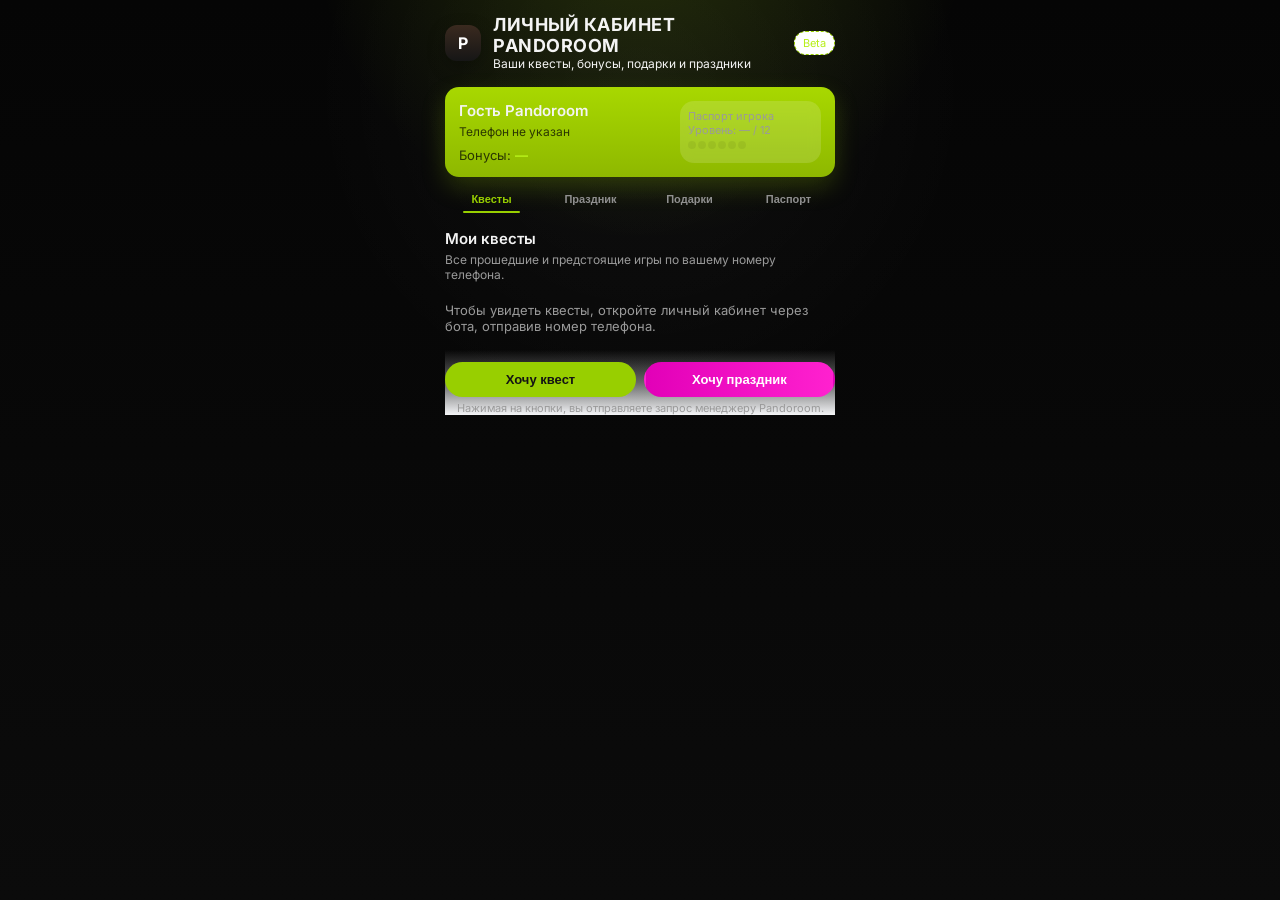
==== commit bc6542bc: "Apply new dark mini-app theme to existing dynamic layout" ====
--- a/index.html
+++ b/index.html
@@ -758,6 +758,145 @@
       background: var(--accent-soft);
     }
 
+  </style>
+  <style>
+    /* ===== NEW MINI APP THEME (compatible override for current markup) ===== */
+    @import url('https://fonts.googleapis.com/css2?family=Inter:wght@400;500;600;700;800&display=swap');
+
+    :root {
+      --bg: #0b0b0b;
+      --bg-soft: #111111;
+      --bg-card: #252525;
+      --accent: #98cf00;
+      --accent-soft: rgba(152, 207, 0, 0.16);
+      --accent-strong: #b7ef19;
+      --text: #ffffff;
+      --text-soft: #9a9a9a;
+      --border: rgba(255,255,255,.07);
+    }
+
+    html, body {
+      background:
+        radial-gradient(circle at 50% -10%, rgba(152,207,0,.18), transparent 28%),
+        radial-gradient(circle at 50% 10%, rgba(255,255,255,.04), transparent 32%),
+        linear-gradient(180deg, #050505 0%, #0b0b0b 100%);
+      color: var(--text);
+      font-family: 'Inter', system-ui, -apple-system, BlinkMacSystemFont, "Segoe UI", sans-serif;
+    }
+
+    body {
+      padding: 14px 10px 24px;
+      min-height: 100vh;
+    }
+
+    .app { max-width: 390px; }
+
+    .app-title,
+    .app-subtitle,
+    .section-title,
+    .card-title,
+    .user-name {
+      color: #f4f4f4;
+    }
+
+    .avatar {
+      width: 36px;
+      height: 36px;
+      border-radius: 12px;
+      box-shadow: 0 6px 18px rgba(0,0,0,.28);
+      background: linear-gradient(180deg, #3a2a1f 0%, #161616 100%);
+      color: #fff;
+      font-size: 16px;
+    }
+
+    .top-widget {
+      background: linear-gradient(180deg, #a8d800 0%, #8eb800 100%);
+      color: #151515;
+      border: none;
+      border-radius: 14px;
+      box-shadow: 0 10px 24px rgba(139,184,0,.24);
+    }
+
+    .user-phone,
+    .user-bonus,
+    .passport-mini small { color: rgba(0,0,0,.72); }
+
+    .passport-mini {
+      background: rgba(255,255,255,.14);
+      border: none;
+      color: #141414;
+      backdrop-filter: blur(6px);
+    }
+
+    .tabs {
+      gap: 10px;
+      margin: 0 2px 14px;
+      padding-bottom: 2px;
+    }
+
+    .tab-btn {
+      border: none;
+      background: transparent;
+      border-radius: 0;
+      padding: 0 0 8px;
+      color: #909090;
+      font-size: 11px;
+      font-weight: 600;
+      position: relative;
+    }
+
+    .tab-btn.active {
+      background: transparent;
+      color: var(--accent);
+      border: none;
+    }
+
+    .tab-btn.active::after {
+      content: '';
+      position: absolute;
+      left: 18%;
+      right: 18%;
+      bottom: 0;
+      height: 2px;
+      border-radius: 999px;
+      background: var(--accent);
+    }
+
+    .section-subtitle,
+    .card-text,
+    .card-row,
+    .empty { color: var(--text-soft); }
+
+    .card,
+    .summary,
+    .quest-mini,
+    .cake-mini {
+      background: linear-gradient(180deg, #2a2a2a 0%, #242424 100%);
+      border: 1px solid var(--border);
+      box-shadow: 0 12px 30px rgba(0,0,0,.28);
+      color: var(--text);
+    }
+
+    .card-badge,
+    .card-pill {
+      background: rgba(255,255,255,.08);
+      border-color: var(--border);
+      color: #dedede;
+    }
+
+    .btn-primary,
+    .btn.lime {
+      background: var(--accent);
+      color: #141414;
+      border-color: transparent;
+    }
+
+    .btn-outline,
+    .btn.pink {
+      background: linear-gradient(90deg, #e200b8 0%, #ff21cf 100%);
+      color: #fff;
+      border-color: transparent;
+    }
   </style>
 
 </head>
@@ -1755,7 +1894,7 @@
     // 1) Паспорт + подарки + бонусы
     if (phone) {
       try {
-        const res = await fetch('https://pandoroom.tech/telegramm/gifts_proxy.php?phone=' + encodeURIComponent(phone));
+        const res = await fetch('gifts_proxy.php?phone=' + encodeURIComponent(phone));
         const data = await res.json();
 
         const bonus = data.bonus ?? null;
@@ -1794,7 +1933,7 @@
     // 2) Квесты
     if (phone) {
       try {
-        const res = await fetch('https://pandoroom.tech/telegramm/quests_proxy.php?phone=' + encodeURIComponent(phone));
+        const res = await fetch('quests_proxy.php?phone=' + encodeURIComponent(phone));
         const data = await res.json();
         if (Array.isArray(data)) {
           renderQuests(data);
@@ -1821,7 +1960,7 @@
       const renderedFromParams = renderPartyFromParams(params);
 
       if (!renderedFromParams && phone) {
-        const res = await fetch('https://pandoroom.tech/telegramm/party_proxy.php?phone=' + encodeURIComponent(phone));
+        const res = await fetch('party_proxy.php?phone=' + encodeURIComponent(phone));
         const data = await res.json();
 
         if (!data || !data.datas) {
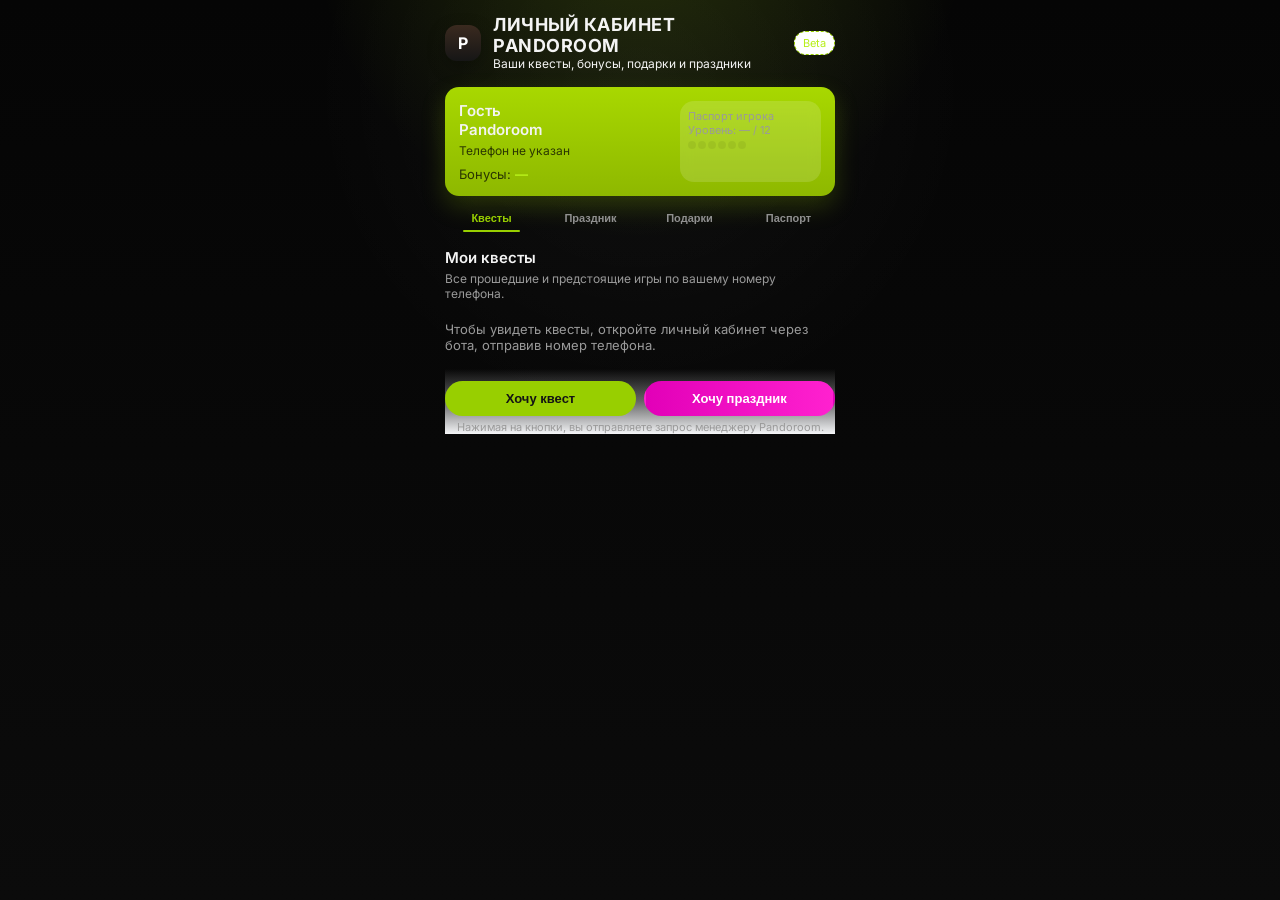
==== commit ba5c27ea: "Bind mini-app hero/stats data into new themed layout" ====
--- a/index.html
+++ b/index.html
@@ -29,7 +29,7 @@
       margin: 0;
       padding: 0;
     }
-	
+
 	#booking-master {
   position: relative;
 }
@@ -1047,7 +1047,7 @@
             </div>
           </div>
 
-      
+
 
           <!-- БЛОК 3: Торт / шоу / украшения -->
           <div class="event-field-group">
@@ -1128,7 +1128,7 @@
         </div>
       </div>
 
-   
+
 
       <button type="button" class="btn btn-primary btn-full" id="bm-next-to-tables">
         Далее: выбрать стол
@@ -1212,7 +1212,7 @@
 </div>
 
 <script>
-  // =============== УТИЛИТЫ ===============  
+  // =============== УТИЛИТЫ ===============
   function qs(selector) { return document.querySelector(selector); }
   function qsa(selector) { return Array.from(document.querySelectorAll(selector)); }
 
@@ -1373,13 +1373,13 @@
 }
 
 
-  // =============== TELEGRAM INIT ===============  
+  // =============== TELEGRAM INIT ===============
   const tg = window.Telegram ? window.Telegram.WebApp : null;
   if (tg) {
     tg.expand();
   }
 
-  // ====== МОДАЛКА (если захочешь использовать) ======  
+  // ====== МОДАЛКА (если захочешь использовать) ======
   function openEventModal() {
     const modal = qs('#event-modal');
     if (!modal) return;
@@ -1411,7 +1411,7 @@
     return active ? active.getAttribute('data-value') : (fallback || null);
   }
 
-  // =============== МИНИ-ПАСПОРТ СВЕРХУ ===============  
+  // =============== МИНИ-ПАСПОРТ СВЕРХУ ===============
   function renderMiniPassport(level) {
     const lvl = Number(level) || 0;
     qs('#passport-mini-label').textContent = `Уровень: ${lvl || '—'} / 12`;
@@ -1425,7 +1425,7 @@
     }
   }
 
-  // =============== ПАСПОРТ В РАЗДЕЛЕ ===============  
+  // =============== ПАСПОРТ В РАЗДЕЛЕ ===============
   function renderPassport(level, questsDone, nextLevel, nextGiftName) {
     const lvl = Number(level) || 0;
     const done = Number(questsDone) || lvl;
@@ -1454,7 +1454,7 @@
     }
   }
 
-  // =============== ПОДАРКИ ===============  
+  // =============== ПОДАРКИ ===============
   function renderGifts(gifts) {
     const container = qs('#gifts-container');
     container.innerHTML = '';
@@ -1713,7 +1713,7 @@
 }
 
 
-  // =============== ПРАЗДНИК ===============  
+  // =============== ПРАЗДНИК ===============
   function renderPartyFromParams(params) {
     const container = qs('#party-container');
 
@@ -1810,7 +1810,7 @@
   phone: window.__pandoroomPhone || null,
   timestamp: Date.now()
 });
-	  
+
         tg.sendData(JSON.stringify({
           action: 'prepay',
           source: 'party_card',
@@ -1871,7 +1871,7 @@
     return true;
   }
 
-  // =============== ЗАГРУЗКА ВСЕГО (бонусы/квесты/праздник) ===============  
+  // =============== ЗАГРУЗКА ВСЕГО (бонусы/квесты/праздник) ===============
   async function loadAll(phone, params) {
     window.__pandoroomPhone = phone || '';
 
@@ -1982,7 +1982,7 @@
     }
   }
 
-  // =============== ВКЛАДКИ ===============  
+  // =============== ВКЛАДКИ ===============
   function initTabs() {
     const tabs = qsa('.tab-btn');
     tabs.forEach(btn => {
@@ -1998,7 +1998,7 @@
     });
   }
 
-  // ======== ОТКРЫТЬ МАСТЕР БРОНИРОВАНИЯ ========  
+  // ======== ОТКРЫТЬ МАСТЕР БРОНИРОВАНИЯ ========
 function openBookingWizard() {
   const btnParty = document.querySelector('.tab-btn[data-tab="party"]');
   if (btnParty) {
@@ -2019,7 +2019,7 @@
 }
 
 
-  // =============== КНОПКИ ДЕЙСТВИЙ + МОДАЛКА ===============  
+  // =============== КНОПКИ ДЕЙСТВИЙ + МОДАЛКА ===============
   function initActions() {
     const btnQuest = qs('#btn-want-quest');
     const btnEvent = qs('#btn-add-event');
@@ -2050,7 +2050,7 @@
         // Открываем мастер бронирования
         openBookingWizard();
 
-    
+
       });
     }
 
@@ -2134,7 +2134,7 @@
     }
   }
 
-  // ==================== BOOKING MASTER ====================  
+  // ==================== BOOKING MASTER ====================
   const API_BOT_URL = 'https://pandoroom.tech/telegramm/bot.php';
 
   const bookingState = {
@@ -2146,7 +2146,7 @@
   adults: 0,
   hall: null,
   table: null,
-  quests: [],     
+  quests: [],
   menuItems: []
 };
 
@@ -2200,7 +2200,7 @@
   parts.push(`🪑 Стол: ${bookingState.table.label || bookingState.table.name || bookingState.table.id}`);
 }
 
-   
+
   if (bookingState.quests && bookingState.quests.length) {
   const questLines = bookingState.quests.map(q =>
     `${q.title || 'Квест'} в ${q.time || ''}`
@@ -2879,7 +2879,7 @@
         }
 
         let total = 0;
-      
+
 if (Array.isArray(bookingState.quests)) {
   bookingState.quests.forEach(q => {
     if (q.price) total += Number(q.price) || 0;
@@ -2962,7 +2962,7 @@
           const text = await res.text();
           console.log('prechek.php response:', text);
 
-          
+
 
        if (window.Telegram && window.Telegram.WebApp) {
   const phoneRaw = window.__pandoroomPhone || '';
@@ -3022,7 +3022,7 @@
   });
 }
 
-  // =============== СТАРТ ===============  
+  // =============== СТАРТ ===============
   document.addEventListener('DOMContentLoaded', () => {
     const params = getQueryParams();
     const phone = params.phone || '';
@@ -3041,5 +3041,52 @@
   }
   });
 </script>
+
+<script>
+(function(){
+  function qs(s){return document.querySelector(s)}
+  function qsa(s){return Array.from(document.querySelectorAll(s))}
+  function escapeHtml(v){return String(v??'').replace(/[&<>"]/g,m=>({'&':'&amp;','<':'&lt;','>':'&gt;','"':'&quot;'}[m]||m));}
+  const params=new URLSearchParams(location.search);
+  const phone=(params.get('phone')||'').replace(/\D+/g,'');
+  const name=(params.get('name')||'Гость Pandoroom').trim();
+
+  const heroName = qs('.hero-name') || qs('#user-name');
+  if (heroName) heroName.innerHTML = escapeHtml(name).replace(/\s+/,'<br>');
+  const heroPhone = qs('.hero-phone') || qs('#user-phone');
+  if (heroPhone) heroPhone.textContent = phone ? ('+'+phone) : 'Телефон не указан';
+
+  async function fetchJson(url){ const r=await fetch(url); return await r.json(); }
+
+  async function loadData(){
+    if(!phone) return;
+    try{
+      const gifts=await fetchJson('gifts_proxy.php?phone='+encodeURIComponent(phone));
+      const bonus=Number(gifts.bonus||0);
+      const level=Number(gifts.passport_level||0);
+      const gcount=Array.isArray(gifts.gifts)?gifts.gifts.length:0;
+      const b1=qs('.hero-bonus') || qs('#user-bonus');
+      if (b1) b1.textContent='Бонусы: '+bonus+' ₽';
+      const lvl=qs('.hero-right strong');
+      if(lvl) lvl.textContent='Уровень '+level+' / 12';
+      const stats=qsa('.stat strong');
+      if(stats.length>=3){stats[0].textContent=bonus+' ₽';stats[1].textContent=String(level);stats[2].textContent=String(gcount);}
+    }catch(e){}
+
+    try{
+      const quests=await fetchJson('quests_proxy.php?phone='+encodeURIComponent(phone));
+      if(Array.isArray(quests)){
+        const now=Date.now();
+        let upcoming=0,past=0;
+        quests.forEach(q=>{const d=Date.parse((q.data||q.date||'').replace(/(\d{2})\.(\d{2})\.(\d{4})/,'$3-$2-$1')+' '+(q.time||q.time_start||'')); if(!isNaN(d)&&d>=now) upcoming++; else past++;});
+        const stats=qsa('.stat strong');
+        if(stats.length>=6){stats[3].textContent=String(upcoming);stats[4].textContent=String(quests.length);stats[5].textContent=String(past);}
+      }
+    }catch(e){}
+  }
+  loadData();
+})();
+</script>
+
 </body>
 </html>
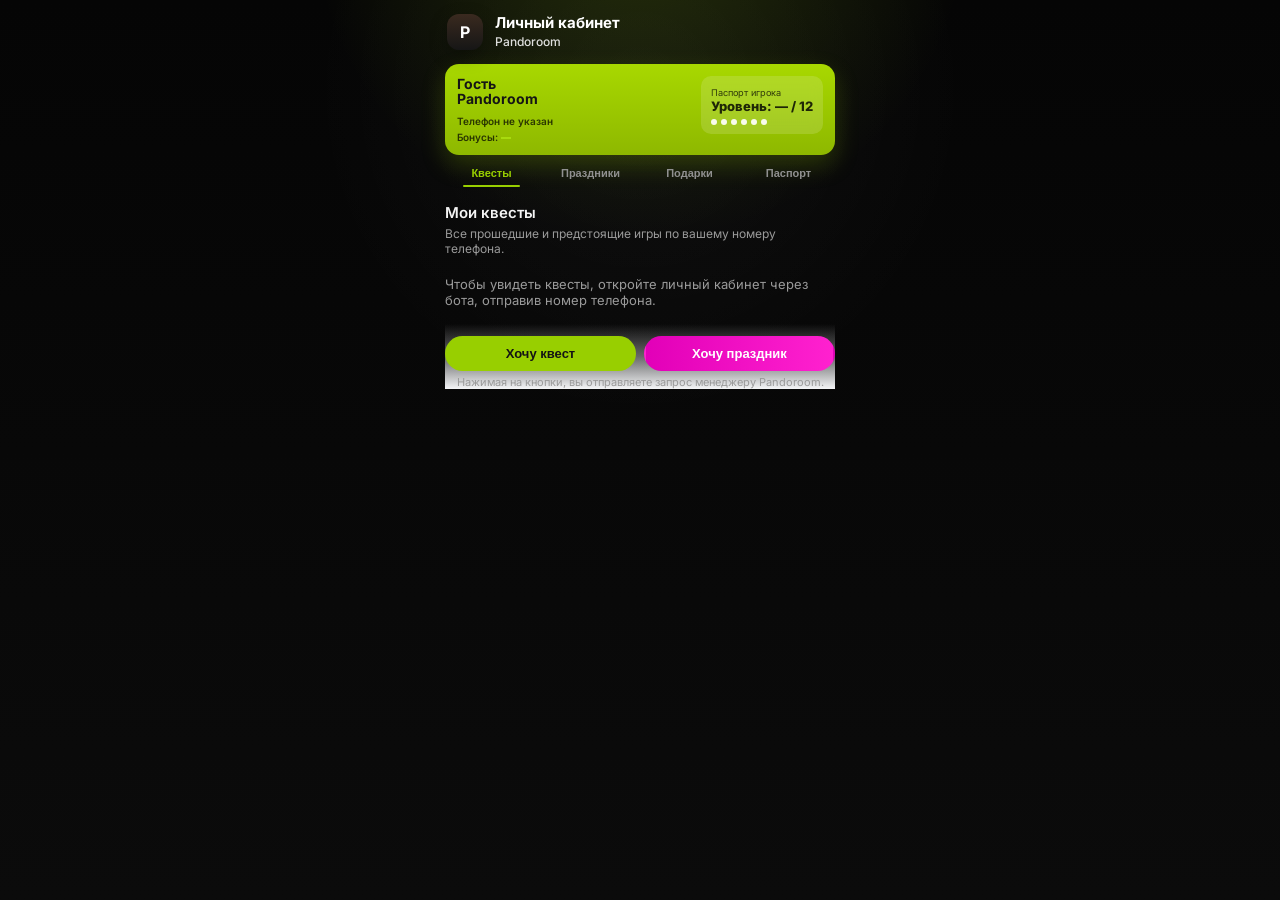
==== commit a99dbd15: "Apply new mini-app layout classes and restore booking stats section" ====
--- a/index.html
+++ b/index.html
@@ -791,6 +791,30 @@
 
     .app { max-width: 390px; }
 
+    .top {
+      display: flex;
+      align-items: center;
+      gap: 12px;
+      margin-bottom: 14px;
+      padding: 0 2px;
+    }
+
+    .top-title h1 {
+      margin: 0;
+      font-size: 15px;
+      line-height: 1.12;
+      font-weight: 700;
+      color: #fff;
+    }
+
+    .top-title p {
+      margin: 2px 0 0;
+      font-size: 12px;
+      color: #f4f4f4;
+      opacity: .9;
+      font-weight: 500;
+    }
+
     .app-title,
     .app-subtitle,
     .section-title,
@@ -816,6 +840,31 @@
       border-radius: 14px;
       box-shadow: 0 10px 24px rgba(139,184,0,.24);
     }
+    .hero {
+      padding: 12px 12px 11px;
+      display: flex;
+      justify-content: space-between;
+      gap: 10px;
+      align-items: flex-start;
+      margin-bottom: 12px;
+    }
+
+    .hero-name {
+      font-size: 14px;
+      line-height: 1.1;
+      font-weight: 700;
+      margin: 0 0 4px;
+      color: #151515;
+    }
+
+    .hero-phone,
+    .hero-bonus {
+      font-size: 10px;
+      line-height: 1.25;
+      color: rgba(0,0,0,.72);
+      font-weight: 600;
+      margin: 0;
+    }
 
     .user-phone,
     .user-bonus,
@@ -826,6 +875,62 @@
       border: none;
       color: #141414;
       backdrop-filter: blur(6px);
+      min-width: 106px;
+      border-radius: 10px;
+      padding: 9px 10px;
+    }
+
+    .hero-right strong {
+      display: block;
+      font-size: 13px;
+      line-height: 1.15;
+      font-weight: 800;
+      color: rgba(0,0,0,.82);
+    }
+
+    .hero-dots {
+      display: flex;
+      gap: 4px;
+      margin-top: 5px;
+    }
+
+    .hero-dots .passport-dot {
+      width: 6px;
+      height: 6px;
+      border-radius: 999px;
+      background: rgba(255,255,255,.92);
+      box-shadow: none;
+    }
+
+    .stats-grid {
+      display: grid;
+      grid-template-columns: repeat(3, 1fr);
+      gap: 8px;
+      margin-bottom: 14px;
+    }
+
+    .stat {
+      background: linear-gradient(180deg, rgba(255,255,255,.035), rgba(255,255,255,.018));
+      border: 1px solid rgba(255,255,255,.05);
+      border-radius: 12px;
+      min-height: 58px;
+      padding: 9px 9px 8px;
+      box-shadow: 0 12px 30px rgba(0,0,0,.28);
+    }
+
+    .stat span {
+      display: block;
+      color: #8d8d8d;
+      font-size: 9px;
+      line-height: 1.2;
+      margin-bottom: 8px;
+    }
+
+    .stat strong {
+      display: block;
+      font-size: 14px;
+      line-height: 1;
+      font-weight: 800;
     }
 
     .tabs {
@@ -902,35 +1007,44 @@
 </head>
 <body>
 <div class="app">
-  <header class="app-header">
-    <div class="avatar" id="avatar-initials">P</div>
-    <div class="app-title-block">
-      <div class="app-title">Личный кабинет Pandoroom</div>
-      <div class="app-subtitle">Ваши квесты, бонусы, подарки и праздники</div>
+  <header class="top app-header">
+    <div class="avatar" id="avatar-initials"></div>
+    <div class="top-title app-title-block">
+      <h1>Личный кабинет</h1>
+      <p>Pandoroom</p>
     </div>
-    <div class="pill">Beta</div>
   </header>
 
-  <div class="top-widget">
+  <div class="top-widget hero">
     <div class="user-info-main">
-      <div class="user-name" id="user-name">Гость Pandoroom</div>
-      <div class="user-phone" id="user-phone">Телефон не указан</div>
-      <div class="user-bonus" id="user-bonus">Бонусы: <strong>—</strong></div>
+      <div class="user-name hero-name" id="user-name">Гость Pandoroom</div>
+      <div class="user-phone hero-phone" id="user-phone">Телефон не указан</div>
+      <div class="user-bonus hero-bonus" id="user-bonus">Бонусы: <strong>—</strong></div>
     </div>
-    <div class="passport-mini">
-      <div class="small">Паспорт игрока</div>
-      <div class="small" id="passport-mini-label">Уровень: — / 12</div>
-      <div class="passport-steps-mini" id="passport-mini-steps"></div>
+    <div class="passport-mini hero-right">
+      <small>Паспорт игрока</small>
+      <strong id="passport-mini-label">Уровень — / 12</strong>
+      <div class="passport-steps-mini hero-dots" id="passport-mini-steps"></div>
     </div>
   </div>
 
-  <!-- БЛОК СТАТИСТИКИ УБРАН -->
+  <section>
+    <h2 class="section-title">Ваша статистика</h2>
+    <div class="stats-grid">
+      <div class="stat"><span>Бонусы</span><strong>—</strong></div>
+      <div class="stat"><span>Уровень паспорта</span><strong>—</strong></div>
+      <div class="stat"><span>Активных подарков</span><strong>—</strong></div>
+      <div class="stat"><span>Предстоящих квестов</span><strong>—</strong></div>
+      <div class="stat"><span>Пройдено квестов</span><strong>—</strong></div>
+      <div class="stat"><span>Прошедших квестов</span><strong>—</strong></div>
+    </div>
+  </section>
 
   <div class="tabs">
-    <button class="tab-btn active" data-tab="quests">Квесты</button>
-    <button class="tab-btn" data-tab="party">Праздник</button>
-    <button class="tab-btn" data-tab="gifts">Подарки</button>
-    <button class="tab-btn" data-tab="passport">Паспорт</button>
+    <button class="tab tab-btn active" data-tab="quests">Квесты</button>
+    <button class="tab tab-btn" data-tab="party">Праздники</button>
+    <button class="tab tab-btn" data-tab="gifts">Подарки</button>
+    <button class="tab tab-btn" data-tab="passport">Паспорт</button>
   </div>
 
   <!-- КВЕСТЫ -->
@@ -2135,7 +2249,7 @@
   }
 
   // ==================== BOOKING MASTER ====================
-  const API_BOT_URL = 'https://pandoroom.tech/telegramm/bot.php';
+  const API_BOT_URL = (window.PANDOROOM_BOT_API || new URL('bot.php', window.location.href).toString());
 
   const bookingState = {
   name: '',
